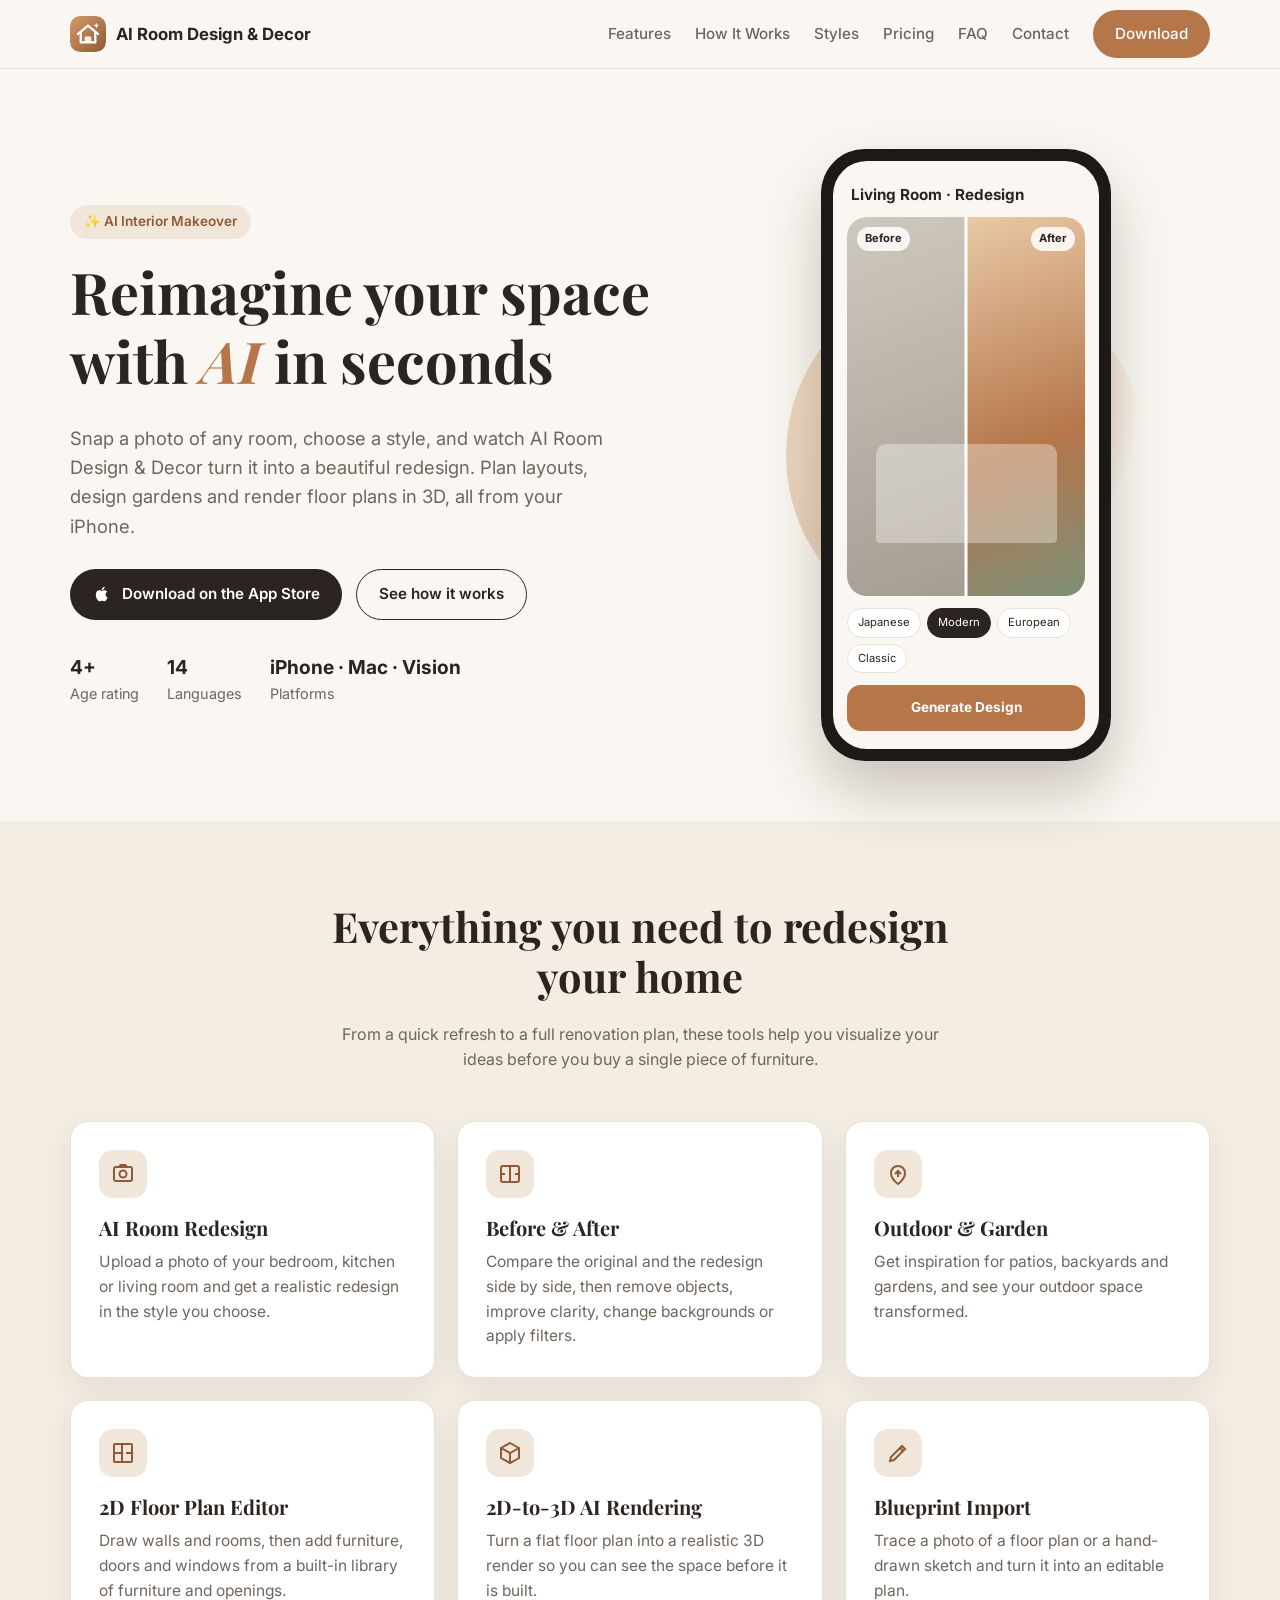
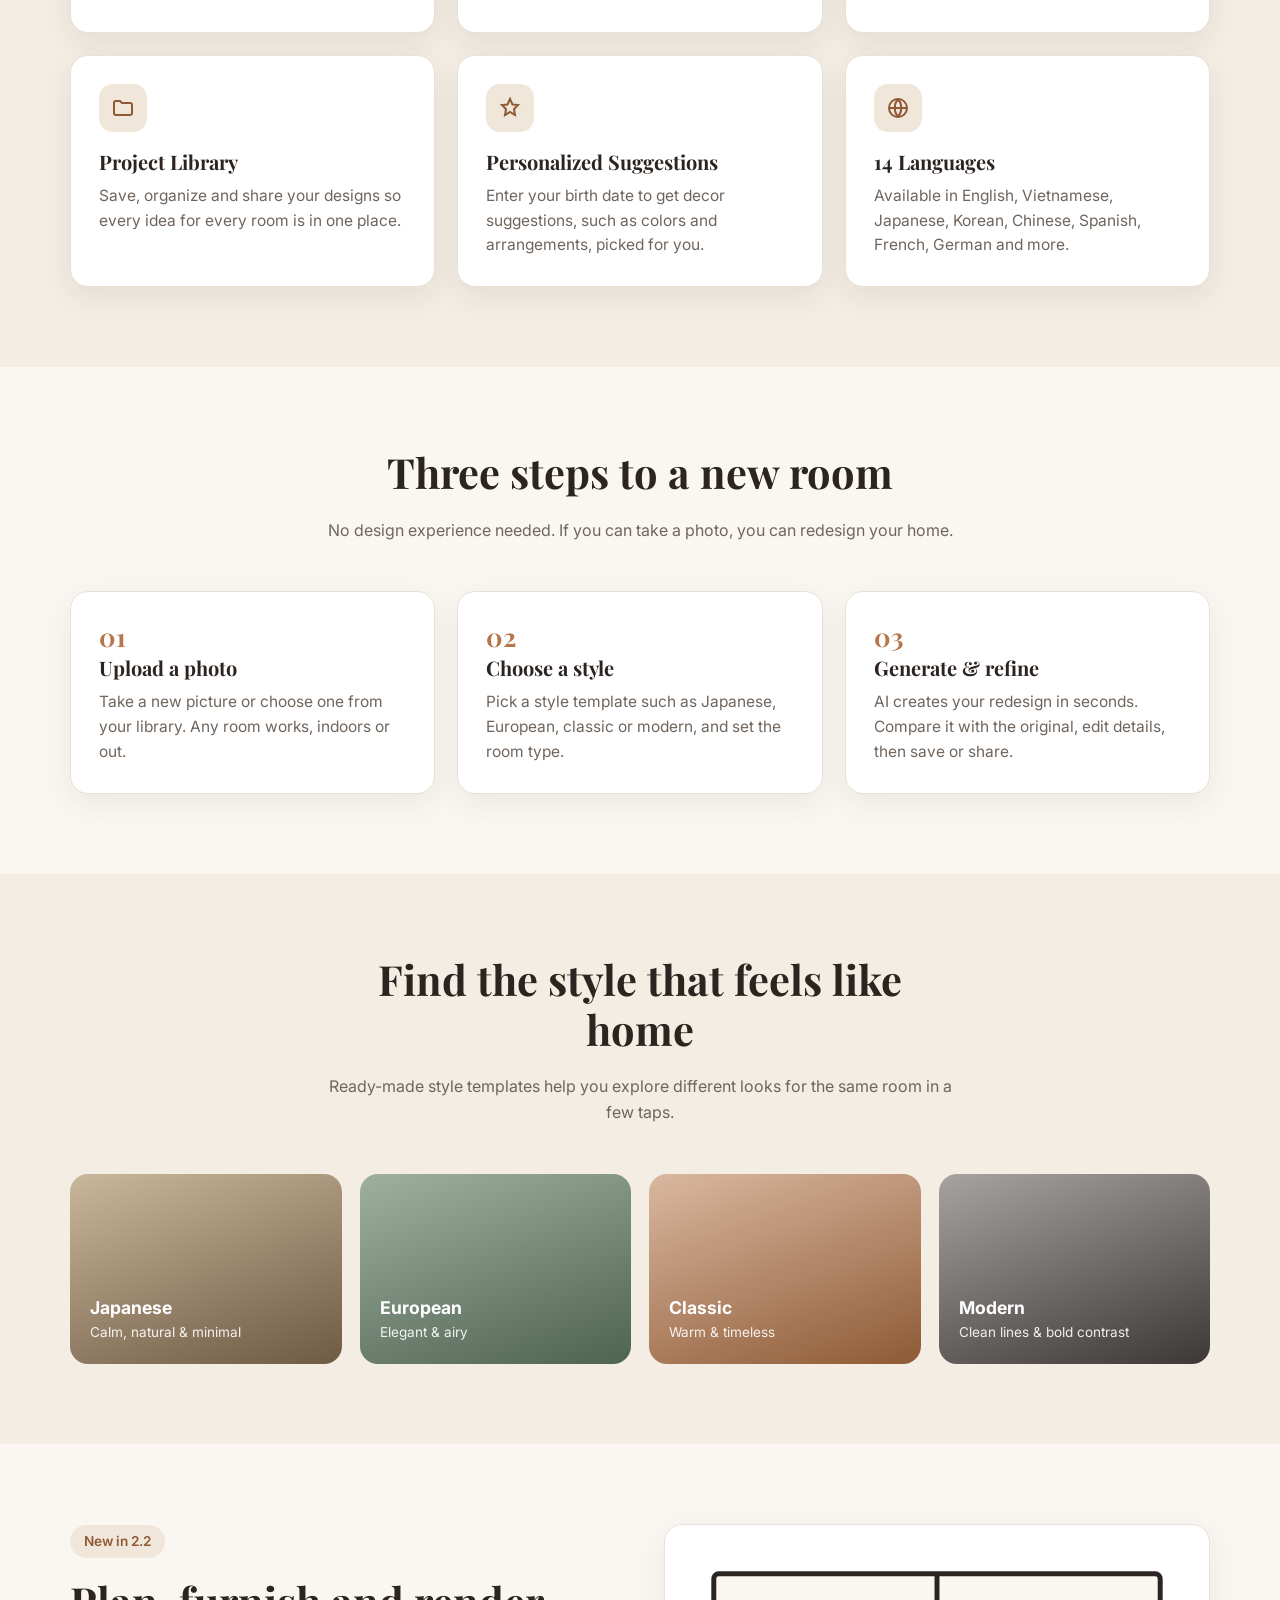
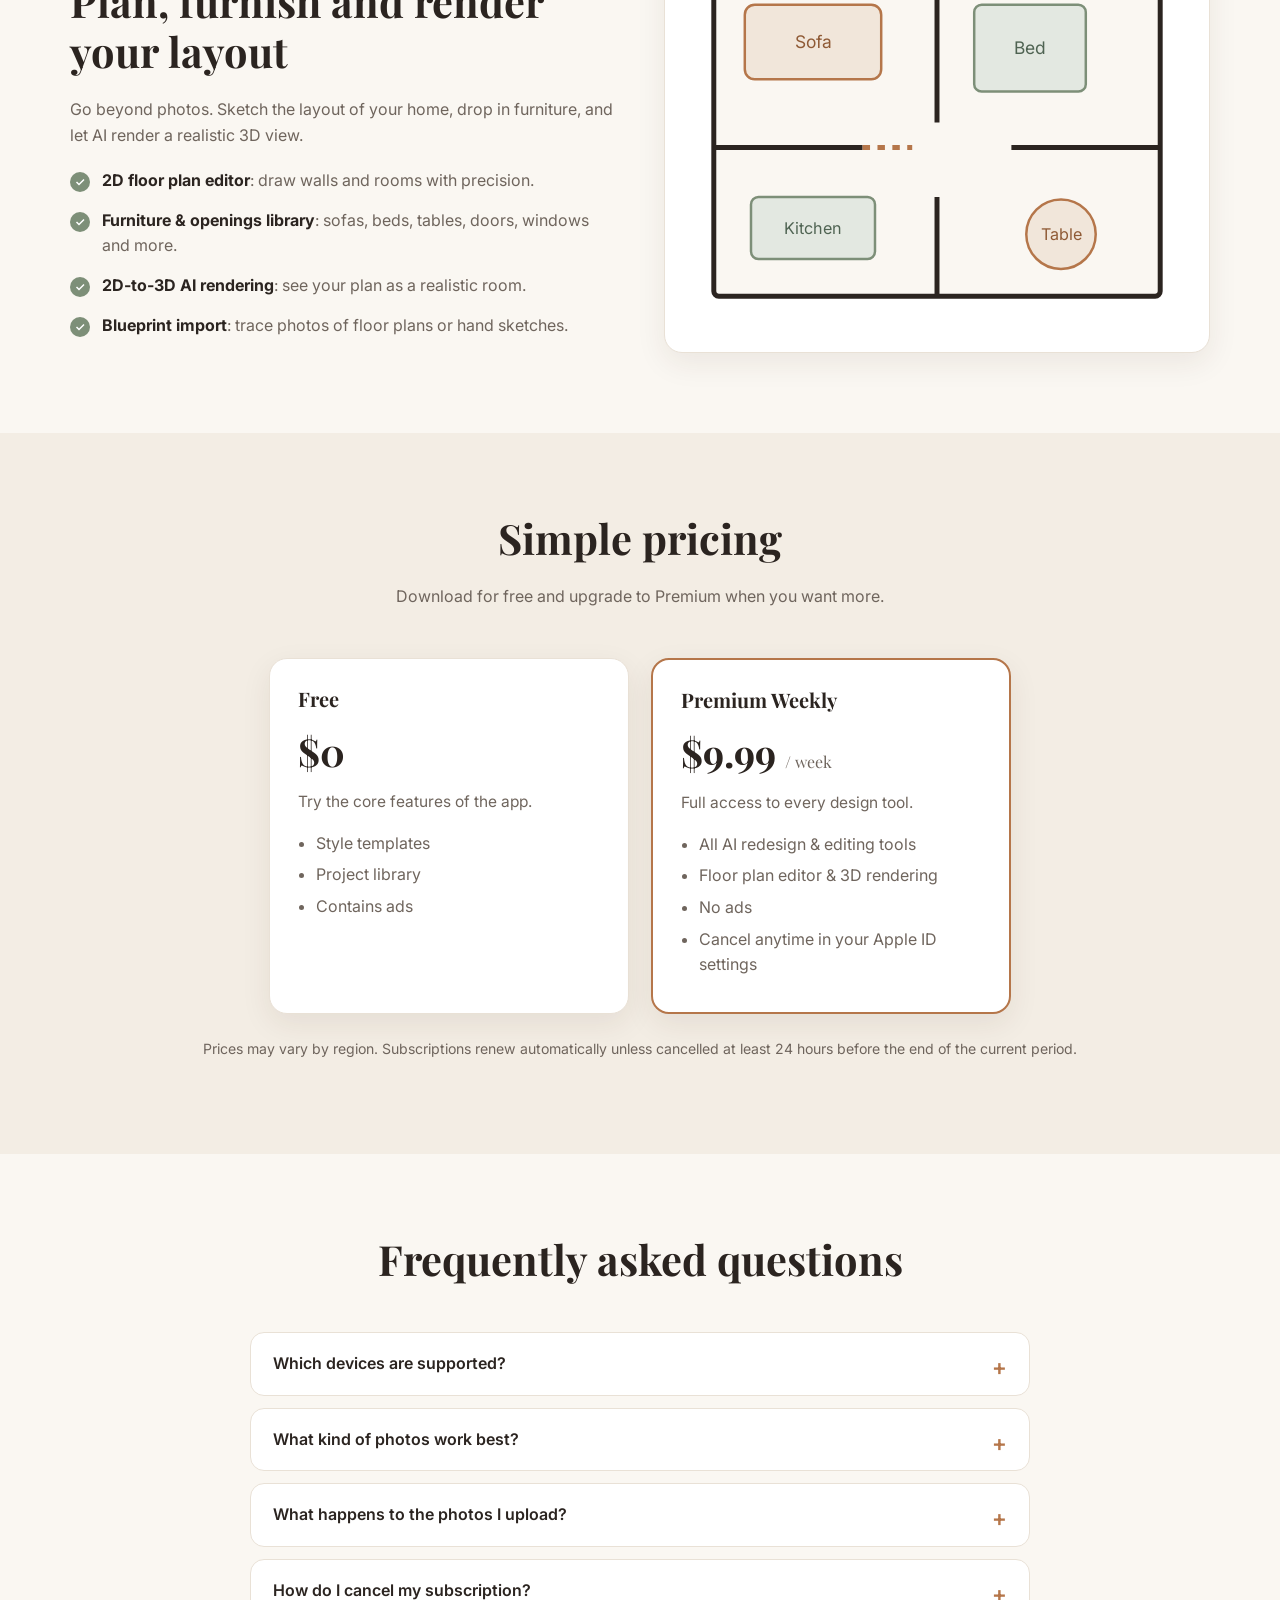
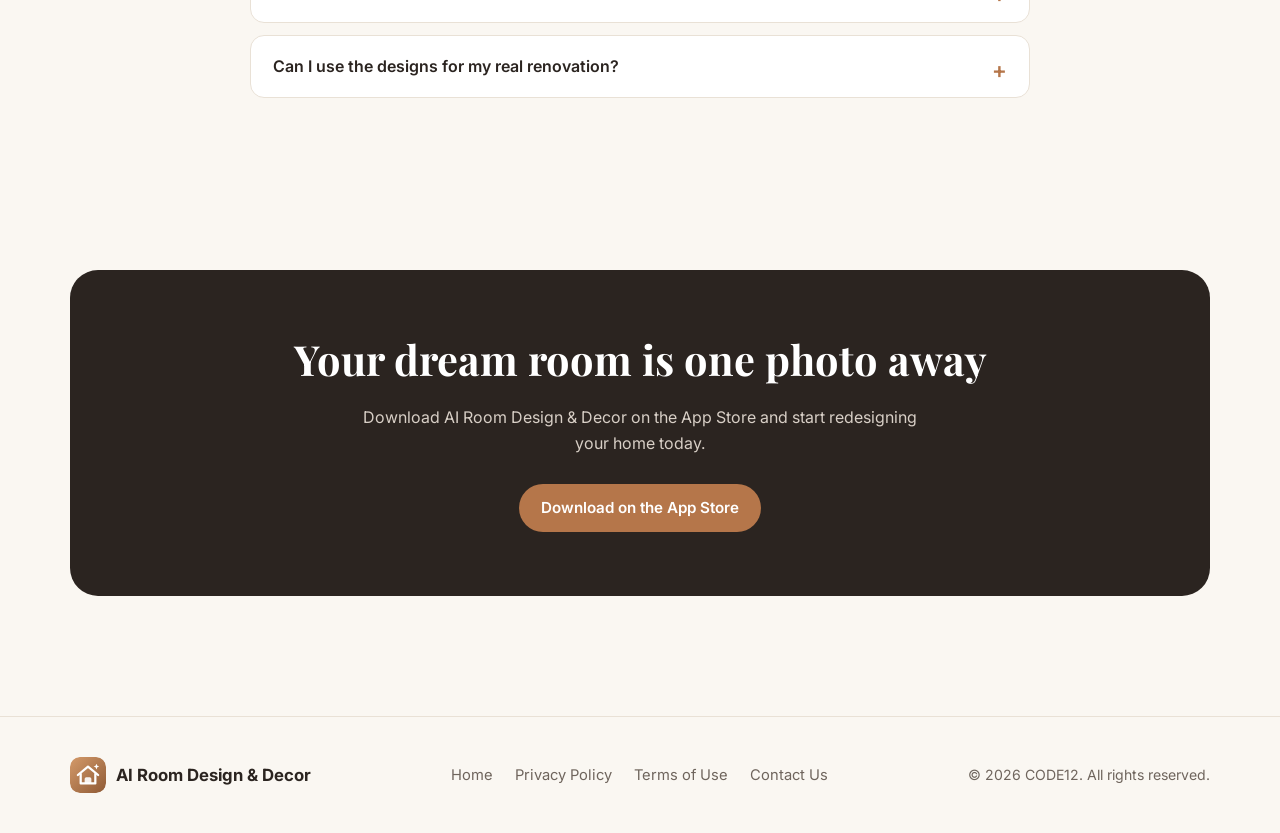
==== index.html @ 8040ea11 "Add AI Room Design & Decor landing site Landing page, contact page, privacy policy and terms of use." ====
<!DOCTYPE html>
<html lang="en">
<head>
  <meta charset="UTF-8">
  <meta name="viewport" content="width=device-width, initial-scale=1.0">
  <title>AI Room Design &amp; Decor – AI Interior Makeover for iPhone</title>
  <meta name="description" content="AI Room Design & Decor turns a single photo of your room into a stunning redesign. Explore Japanese, European, classic and modern styles, design gardens, edit 2D floor plans and render them in 3D with AI.">
  <meta property="og:title" content="AI Room Design & Decor – AI Interior Makeover">
  <meta property="og:description" content="Snap a photo, pick a style, and let AI reimagine your room in seconds.">
  <meta property="og:type" content="website">
  <link rel="icon" href="assets/logo.svg" type="image/svg+xml">
  <link rel="preconnect" href="https://fonts.googleapis.com">
  <link rel="preconnect" href="https://fonts.gstatic.com" crossorigin>
  <link href="https://fonts.googleapis.com/css2?family=Inter:wght@400;500;600;700&family=Playfair+Display:ital,wght@0,600;0,700;1,600&display=swap" rel="stylesheet">
  <link rel="stylesheet" href="assets/style.css">
</head>
<body>

<header class="site-header">
  <nav class="container nav">
    <a class="brand" href="index.html"><img src="assets/logo.svg" alt="AI Room Design &amp; Decor logo">AI Room Design &amp; Decor</a>
    <button class="menu-toggle" aria-label="Open menu" aria-expanded="false">
      <svg viewBox="0 0 24 24" fill="none" stroke="currentColor" stroke-width="2"><path d="M4 7h16M4 12h16M4 17h16"/></svg>
    </button>
    <div class="nav-links">
      <a href="#features">Features</a>
      <a href="#how">How It Works</a>
      <a href="#styles">Styles</a>
      <a href="#pricing">Pricing</a>
      <a href="#faq">FAQ</a>
      <a href="contact-us.html">Contact</a>
      <a class="btn btn-accent" href="https://apps.apple.com/us/app/ai-room-design-decor/id6761012732" target="_blank" rel="noopener">Download</a>
    </div>
  </nav>
</header>

<main>
  <!-- Hero -->
  <section class="hero">
    <div class="container hero-grid">
      <div>
        <span class="eyebrow">✨ AI Interior Makeover</span>
        <h1>Reimagine your space with <em>AI</em> in seconds</h1>
        <p class="lead">Snap a photo of any room, choose a style, and watch AI Room Design &amp; Decor turn it into a beautiful redesign. Plan layouts, design gardens and render floor plans in 3D, all from your iPhone.</p>
        <div class="hero-actions">
          <a class="btn" href="https://apps.apple.com/us/app/ai-room-design-decor/id6761012732" target="_blank" rel="noopener">
            <svg viewBox="0 0 24 24" fill="currentColor"><path d="M16.37 12.6c-.02-2.2 1.8-3.26 1.88-3.31-1.03-1.5-2.62-1.7-3.18-1.73-1.35-.14-2.64.8-3.33.8-.69 0-1.74-.78-2.87-.76-1.47.02-2.83.86-3.59 2.18-1.53 2.66-.39 6.6 1.1 8.75.73 1.05 1.6 2.24 2.73 2.2 1.1-.05 1.51-.71 2.84-.71 1.32 0 1.7.71 2.86.69 1.18-.02 1.93-1.07 2.65-2.13.84-1.22 1.18-2.4 1.2-2.46-.03-.01-2.3-.88-2.32-3.5zM14.2 6.13c.6-.73 1.01-1.75.9-2.76-.87.04-1.92.58-2.54 1.31-.56.65-1.05 1.68-.92 2.67.97.08 1.96-.49 2.56-1.22z"/></svg>
            Download on the App Store
          </a>
          <a class="btn btn-outline" href="#how">See how it works</a>
        </div>
        <div class="hero-meta">
          <div><strong>4+</strong>Age rating</div>
          <div><strong>14</strong>Languages</div>
          <div><strong>iPhone · Mac · Vision</strong>Platforms</div>
        </div>
      </div>

      <div class="mockup" aria-hidden="true">
        <div class="blob"></div>
        <div class="phone">
          <div class="screen">
            <div class="screen-top">Living Room · Redesign</div>
            <div class="compare">
              <div class="before"></div>
              <div class="after"></div>
              <div class="room-shape"></div>
              <span class="l">Before</span>
              <span class="r">After</span>
            </div>
            <div class="chips">
              <span>Japanese</span><span class="on">Modern</span><span>European</span><span>Classic</span>
            </div>
            <div class="screen-btn">Generate Design</div>
          </div>
        </div>
      </div>
    </div>
  </section>

  <!-- Features -->
  <section id="features" class="alt">
    <div class="container">
      <div class="section-head">
        <h2>Everything you need to redesign your home</h2>
        <p>From a quick refresh to a full renovation plan, these tools help you visualize your ideas before you buy a single piece of furniture.</p>
      </div>
      <div class="grid-3">
        <div class="card">
          <div class="icon"><svg viewBox="0 0 24 24" fill="none" stroke="currentColor" stroke-width="2"><rect x="3" y="5" width="18" height="14" rx="2"/><circle cx="12" cy="12" r="3.5"/><path d="M8 5l1.5-2h5L16 5"/></svg></div>
          <h3>AI Room Redesign</h3>
          <p>Upload a photo of your bedroom, kitchen or living room and get a realistic redesign in the style you choose.</p>
        </div>
        <div class="card">
          <div class="icon"><svg viewBox="0 0 24 24" fill="none" stroke="currentColor" stroke-width="2"><path d="M12 3v18M3 12h4M17 12h4"/><rect x="3" y="4" width="18" height="16" rx="2"/></svg></div>
          <h3>Before &amp; After</h3>
          <p>Compare the original and the redesign side by side, then remove objects, improve clarity, change backgrounds or apply filters.</p>
        </div>
        <div class="card">
          <div class="icon"><svg viewBox="0 0 24 24" fill="none" stroke="currentColor" stroke-width="2"><path d="M12 22c4-3 7-6.5 7-11a7 7 0 0 0-14 0c0 4.5 3 8 7 11z"/><path d="M12 15V9M9 12l3-3 3 3"/></svg></div>
          <h3>Outdoor &amp; Garden</h3>
          <p>Get inspiration for patios, backyards and gardens, and see your outdoor space transformed.</p>
        </div>
        <div class="card">
          <div class="icon"><svg viewBox="0 0 24 24" fill="none" stroke="currentColor" stroke-width="2"><rect x="3" y="3" width="18" height="18" rx="1"/><path d="M3 12h8V3M11 12v9M15 12h6"/></svg></div>
          <h3>2D Floor Plan Editor</h3>
          <p>Draw walls and rooms, then add furniture, doors and windows from a built-in library of furniture and openings.</p>
        </div>
        <div class="card">
          <div class="icon"><svg viewBox="0 0 24 24" fill="none" stroke="currentColor" stroke-width="2"><path d="M12 2l9 5v10l-9 5-9-5V7z"/><path d="M12 22V12M21 7l-9 5-9-5"/></svg></div>
          <h3>2D-to-3D AI Rendering</h3>
          <p>Turn a flat floor plan into a realistic 3D render so you can see the space before it is built.</p>
        </div>
        <div class="card">
          <div class="icon"><svg viewBox="0 0 24 24" fill="none" stroke="currentColor" stroke-width="2"><path d="M4 20l4-1L19 8l-3-3L5 16z"/><path d="M14 7l3 3"/></svg></div>
          <h3>Blueprint Import</h3>
          <p>Trace a photo of a floor plan or a hand-drawn sketch and turn it into an editable plan.</p>
        </div>
        <div class="card">
          <div class="icon"><svg viewBox="0 0 24 24" fill="none" stroke="currentColor" stroke-width="2"><path d="M3 7a2 2 0 0 1 2-2h4l2 2h8a2 2 0 0 1 2 2v8a2 2 0 0 1-2 2H5a2 2 0 0 1-2-2z"/></svg></div>
          <h3>Project Library</h3>
          <p>Save, organize and share your designs so every idea for every room is in one place.</p>
        </div>
        <div class="card">
          <div class="icon"><svg viewBox="0 0 24 24" fill="none" stroke="currentColor" stroke-width="2"><path d="M12 3l2.5 5.5L20 9l-4 4 1 6-5-3-5 3 1-6-4-4 5.5-.5z"/></svg></div>
          <h3>Personalized Suggestions</h3>
          <p>Enter your birth date to get decor suggestions, such as colors and arrangements, picked for you.</p>
        </div>
        <div class="card">
          <div class="icon"><svg viewBox="0 0 24 24" fill="none" stroke="currentColor" stroke-width="2"><circle cx="12" cy="12" r="9"/><path d="M3 12h18M12 3a14 14 0 0 1 0 18M12 3a14 14 0 0 0 0 18"/></svg></div>
          <h3>14 Languages</h3>
          <p>Available in English, Vietnamese, Japanese, Korean, Chinese, Spanish, French, German and more.</p>
        </div>
      </div>
    </div>
  </section>

  <!-- How it works -->
  <section id="how">
    <div class="container">
      <div class="section-head">
        <h2>Three steps to a new room</h2>
        <p>No design experience needed. If you can take a photo, you can redesign your home.</p>
      </div>
      <div class="grid-3 steps">
        <div class="card step">
          <h3>Upload a photo</h3>
          <p>Take a new picture or choose one from your library. Any room works, indoors or out.</p>
        </div>
        <div class="card step">
          <h3>Choose a style</h3>
          <p>Pick a style template such as Japanese, European, classic or modern, and set the room type.</p>
        </div>
        <div class="card step">
          <h3>Generate &amp; refine</h3>
          <p>AI creates your redesign in seconds. Compare it with the original, edit details, then save or share.</p>
        </div>
      </div>
    </div>
  </section>

  <!-- Styles -->
  <section id="styles" class="alt">
    <div class="container">
      <div class="section-head">
        <h2>Find the style that feels like home</h2>
        <p>Ready-made style templates help you explore different looks for the same room in a few taps.</p>
      </div>
      <div class="grid-4">
        <div class="style-tile s1"><div>Japanese<small>Calm, natural &amp; minimal</small></div></div>
        <div class="style-tile s2"><div>European<small>Elegant &amp; airy</small></div></div>
        <div class="style-tile s3"><div>Classic<small>Warm &amp; timeless</small></div></div>
        <div class="style-tile s4"><div>Modern<small>Clean lines &amp; bold contrast</small></div></div>
      </div>
    </div>
  </section>

  <!-- Floor plan -->
  <section>
    <div class="container split">
      <div>
        <span class="eyebrow">New in 2.2</span>
        <h2 style="font-size: clamp(1.8rem, 3.5vw, 2.6rem);">Plan, furnish and render your layout</h2>
        <p style="color: var(--muted);">Go beyond photos. Sketch the layout of your home, drop in furniture, and let AI render a realistic 3D view.</p>
        <ul class="check-list">
          <li><strong>2D floor plan editor</strong>: draw walls and rooms with precision.</li>
          <li><strong>Furniture &amp; openings library</strong>: sofas, beds, tables, doors, windows and more.</li>
          <li><strong>2D-to-3D AI rendering</strong>: see your plan as a realistic room.</li>
          <li><strong>Blueprint import</strong>: trace photos of floor plans or hand sketches.</li>
        </ul>
      </div>
      <div class="plan-visual" aria-hidden="true">
        <svg viewBox="0 0 400 300" fill="none" stroke="#2b2420" stroke-width="4">
          <rect x="20" y="20" width="360" height="260" rx="4" fill="#faf7f2"/>
          <path d="M200 20v120M20 160h120M200 200v80M260 160h120"/>
          <path d="M140 160h40" stroke="#b5764a" stroke-dasharray="6 6"/>
          <rect x="45" y="45" width="110" height="60" rx="8" fill="#f1e6da" stroke="#b5764a" stroke-width="2"/>
          <rect x="230" y="45" width="90" height="70" rx="6" fill="#e3e8e1" stroke="#7d8f78" stroke-width="2"/>
          <circle cx="300" cy="230" r="28" fill="#f1e6da" stroke="#b5764a" stroke-width="2"/>
          <rect x="50" y="200" width="100" height="50" rx="6" fill="#e3e8e1" stroke="#7d8f78" stroke-width="2"/>
          <text x="100" y="80" font-size="14" fill="#8f5a35" stroke="none" text-anchor="middle" font-family="Inter, sans-serif">Sofa</text>
          <text x="275" y="85" font-size="14" fill="#4f6352" stroke="none" text-anchor="middle" font-family="Inter, sans-serif">Bed</text>
          <text x="300" y="235" font-size="13" fill="#8f5a35" stroke="none" text-anchor="middle" font-family="Inter, sans-serif">Table</text>
          <text x="100" y="230" font-size="13" fill="#4f6352" stroke="none" text-anchor="middle" font-family="Inter, sans-serif">Kitchen</text>
        </svg>
      </div>
    </div>
  </section>

  <!-- Pricing -->
  <section id="pricing" class="alt">
    <div class="container">
      <div class="section-head">
        <h2>Simple pricing</h2>
        <p>Download for free and upgrade to Premium when you want more.</p>
      </div>
      <div class="pricing">
        <div class="card">
          <h3>Free</h3>
          <div class="price">$0</div>
          <p>Try the core features of the app.</p>
          <ul>
            <li>Style templates</li>
            <li>Project library</li>
            <li>Contains ads</li>
          </ul>
        </div>
        <div class="card featured">
          <h3>Premium Weekly</h3>
          <div class="price">$9.99 <small>/ week</small></div>
          <p>Full access to every design tool.</p>
          <ul>
            <li>All AI redesign &amp; editing tools</li>
            <li>Floor plan editor &amp; 3D rendering</li>
            <li>No ads</li>
            <li>Cancel anytime in your Apple ID settings</li>
          </ul>
        </div>
      </div>
      <p style="text-align:center; color: var(--muted); font-size: .88rem; margin-top: 24px;">Prices may vary by region. Subscriptions renew automatically unless cancelled at least 24 hours before the end of the current period.</p>
    </div>
  </section>

  <!-- FAQ -->
  <section id="faq">
    <div class="container">
      <div class="section-head">
        <h2>Frequently asked questions</h2>
      </div>
      <div class="faq">
        <details>
          <summary>Which devices are supported?</summary>
          <p>AI Room Design &amp; Decor needs iOS 15.0 or later on iPhone and iPod touch, macOS 12.0 or later on Macs with an Apple M1 chip or later, or visionOS 1.0 or later on Apple Vision Pro.</p>
        </details>
        <details>
          <summary>What kind of photos work best?</summary>
          <p>Bright, well-lit photos taken straight on, with most of the room in frame, give the most realistic results. Avoid heavy blur or extreme wide-angle distortion.</p>
        </details>
        <details>
          <summary>What happens to the photos I upload?</summary>
          <p>Your photos are only used to generate the designs you ask for. Uploaded files are deleted from our servers automatically within 24 hours. Read our <a href="policies.html">Privacy Policy</a> for details.</p>
        </details>
        <details>
          <summary>How do I cancel my subscription?</summary>
          <p>Open the Settings app on your iPhone, tap your name, then Subscriptions, and choose AI Room Design &amp; Decor. Cancel at least 24 hours before the renewal date to avoid being charged for the next period.</p>
        </details>
        <details>
          <summary>Can I use the designs for my real renovation?</summary>
          <p>Yes. The designs are meant for inspiration and planning. AI-generated images are visualizations, so check sizes, materials and structural details with a professional before you build.</p>
        </details>
      </div>
    </div>
  </section>

  <!-- CTA -->
  <section>
    <div class="container">
      <div class="cta">
        <h2>Your dream room is one photo away</h2>
        <p>Download AI Room Design &amp; Decor on the App Store and start redesigning your home today.</p>
        <a class="btn btn-accent" href="https://apps.apple.com/us/app/ai-room-design-decor/id6761012732" target="_blank" rel="noopener">Download on the App Store</a>
      </div>
    </div>
  </section>
</main>

<footer class="site-footer">
  <div class="container footer-grid">
    <a class="brand" href="index.html"><img src="assets/logo.svg" alt="">AI Room Design &amp; Decor</a>
    <div class="footer-links">
      <a href="index.html">Home</a>
      <a href="policies.html">Privacy Policy</a>
      <a href="term.html">Terms of Use</a>
      <a href="contact-us.html">Contact Us</a>
    </div>
    <div class="copy">© <span class="js-year">2026</span> CODE12. All rights reserved.</div>
  </div>
</footer>

<script src="assets/main.js"></script>
</body>
</html>
---- assets/style.css ----
:root {
  --bg: #faf7f2;
  --surface: #ffffff;
  --ink: #2b2420;
  --muted: #6f655d;
  --line: #e9e1d6;
  --accent: #b5764a;
  --accent-dark: #8f5a35;
  --sage: #7d8f78;
  --radius: 18px;
  --shadow: 0 10px 30px rgba(60, 40, 20, 0.08);
  --max: 1140px;
}

* { box-sizing: border-box; }

html { scroll-behavior: smooth; }

body {
  margin: 0;
  font-family: "Inter", -apple-system, BlinkMacSystemFont, "Segoe UI", Roboto, sans-serif;
  color: var(--ink);
  background: var(--bg);
  line-height: 1.6;
  -webkit-font-smoothing: antialiased;
}

h1, h2, h3 {
  font-family: "Playfair Display", Georgia, serif;
  line-height: 1.2;
  margin: 0 0 0.5em;
}

a { color: var(--accent-dark); }
img { max-width: 100%; display: block; }

.container { width: min(100% - 40px, var(--max)); margin-inline: auto; }

/* Header */
.site-header {
  position: sticky;
  top: 0;
  z-index: 50;
  background: rgba(250, 247, 242, 0.9);
  backdrop-filter: blur(10px);
  border-bottom: 1px solid var(--line);
}
.nav {
  display: flex;
  align-items: center;
  justify-content: space-between;
  height: 68px;
  gap: 16px;
}
.brand {
  display: flex;
  align-items: center;
  gap: 10px;
  font-weight: 700;
  color: var(--ink);
  text-decoration: none;
  font-size: 1.05rem;
}
.brand img { width: 36px; height: 36px; border-radius: 10px; }
.nav-links { display: flex; gap: 24px; align-items: center; }
.nav-links a {
  color: var(--muted);
  text-decoration: none;
  font-size: 0.95rem;
  font-weight: 500;
}
.nav-links a:hover, .nav-links a.active { color: var(--ink); }

.btn {
  display: inline-flex;
  align-items: center;
  gap: 10px;
  padding: 12px 22px;
  border-radius: 999px;
  background: var(--ink);
  color: #fff !important;
  text-decoration: none;
  font-weight: 600;
  border: 0;
  cursor: pointer;
  font-size: 0.95rem;
  transition: transform .15s ease, background .15s ease;
}
.btn:hover { transform: translateY(-1px); background: #000; }
.btn-accent { background: var(--accent); }
.btn-accent:hover { background: var(--accent-dark); }
.btn-outline { background: transparent; color: var(--ink) !important; border: 1px solid var(--ink); }
.btn-outline:hover { background: var(--ink); color: #fff !important; }
.btn svg { width: 20px; height: 20px; }

/* Hero */
.hero { padding: 80px 0 60px; }
.hero-grid {
  display: grid;
  grid-template-columns: 1.1fr 0.9fr;
  gap: 56px;
  align-items: center;
}
.eyebrow {
  display: inline-block;
  padding: 6px 14px;
  border-radius: 999px;
  background: #f1e6da;
  color: var(--accent-dark);
  font-size: 0.85rem;
  font-weight: 600;
  margin-bottom: 18px;
}
.hero h1 { font-size: clamp(2.3rem, 5vw, 3.6rem); }
.hero h1 em { color: var(--accent); font-style: italic; }
.hero p.lead { font-size: 1.15rem; color: var(--muted); max-width: 540px; margin: 0 0 28px; }
.hero-actions { display: flex; gap: 14px; flex-wrap: wrap; }
.hero-meta { display: flex; gap: 28px; margin-top: 32px; color: var(--muted); font-size: 0.9rem; flex-wrap: wrap; }
.hero-meta strong { display: block; color: var(--ink); font-size: 1.2rem; }

/* Phone mockup */
.mockup { position: relative; display: flex; justify-content: center; }
.phone {
  width: 290px;
  aspect-ratio: 9 / 19;
  border-radius: 44px;
  background: #1d1916;
  padding: 12px;
  box-shadow: 0 30px 60px rgba(60, 40, 20, 0.25);
  position: relative;
  z-index: 2;
}
.screen {
  height: 100%;
  border-radius: 34px;
  overflow: hidden;
  background: var(--bg);
  display: flex;
  flex-direction: column;
}
.screen-top { padding: 22px 18px 10px; font-weight: 700; font-size: 0.95rem; }
.compare {
  margin: 0 14px;
  flex: 1;
  border-radius: 20px;
  overflow: hidden;
  position: relative;
  display: grid;
  grid-template-columns: 1fr 1fr;
}
.compare .before { background: linear-gradient(160deg, #cfc8bf, #a59c92); }
.compare .after { background: linear-gradient(160deg, #e9c9a6, #b5764a 60%, #7d8f78); }
.compare span {
  position: absolute;
  top: 10px;
  font-size: 0.7rem;
  font-weight: 700;
  background: rgba(255,255,255,0.85);
  padding: 3px 8px;
  border-radius: 999px;
}
.compare .l { left: 10px; }
.compare .r { right: 10px; }
.compare::after {
  content: "";
  position: absolute;
  left: 50%;
  top: 0;
  bottom: 0;
  width: 3px;
  background: #fff;
  transform: translateX(-50%);
}
.room-shape { position: absolute; inset: auto 12% 14% 12%; height: 26%; border-radius: 10px 10px 4px 4px; background: rgba(255,255,255,0.35); }
.chips { display: flex; gap: 6px; padding: 12px 14px; flex-wrap: wrap; }
.chips span { font-size: 0.7rem; padding: 5px 10px; border-radius: 999px; background: #fff; border: 1px solid var(--line); }
.chips span.on { background: var(--ink); color: #fff; border-color: var(--ink); }
.screen-btn { margin: 0 14px 18px; padding: 12px; text-align: center; background: var(--accent); color: #fff; border-radius: 14px; font-weight: 700; font-size: 0.85rem; }
.blob {
  position: absolute;
  width: 360px;
  height: 360px;
  border-radius: 50%;
  background: radial-gradient(circle at 30% 30%, #f1dcc6, #e8d3bd 50%, transparent 70%);
  top: 50%;
  left: 50%;
  transform: translate(-50%, -50%);
  z-index: 1;
}

/* Sections */
section { padding: 80px 0; }
.section-head { text-align: center; max-width: 640px; margin: 0 auto 48px; }
.section-head h2 { font-size: clamp(1.8rem, 3.5vw, 2.6rem); }
.section-head p { color: var(--muted); margin: 0; }

.grid-3 { display: grid; grid-template-columns: repeat(3, 1fr); gap: 22px; }
.grid-4 { display: grid; grid-template-columns: repeat(4, 1fr); gap: 18px; }

.card {
  background: var(--surface);
  border: 1px solid var(--line);
  border-radius: var(--radius);
  padding: 28px;
  box-shadow: var(--shadow);
}
.card h3 { font-size: 1.25rem; }
.card p { color: var(--muted); margin: 0; font-size: 0.97rem; }
.icon {
  width: 48px;
  height: 48px;
  border-radius: 14px;
  display: grid;
  place-items: center;
  background: #f1e6da;
  color: var(--accent-dark);
  margin-bottom: 18px;
}
.icon svg { width: 24px; height: 24px; }

.alt { background: #f3ede4; }

.steps { counter-reset: step; }
.step { position: relative; padding-top: 64px; }
.step::before {
  counter-increment: step;
  content: "0" counter(step);
  position: absolute;
  top: 24px;
  left: 28px;
  font-family: "Playfair Display", Georgia, serif;
  font-size: 1.6rem;
  color: var(--accent);
  font-weight: 700;
}

.style-tile {
  border-radius: var(--radius);
  min-height: 190px;
  padding: 20px;
  display: flex;
  align-items: flex-end;
  color: #fff;
  font-weight: 700;
  font-size: 1.1rem;
  position: relative;
  overflow: hidden;
}
.style-tile small { display: block; font-weight: 400; font-size: 0.85rem; opacity: 0.9; }
.s1 { background: linear-gradient(160deg, #c9b79c, #6f5a43); }
.s2 { background: linear-gradient(160deg, #9fb0a0, #4f6352); }
.s3 { background: linear-gradient(160deg, #d9b8a0, #8f5a35); }
.s4 { background: linear-gradient(160deg, #a7a3a0, #3c3835); }

.split {
  display: grid;
  grid-template-columns: 1fr 1fr;
  gap: 48px;
  align-items: center;
}
.check-list { list-style: none; padding: 0; margin: 20px 0 0; }
.check-list li { padding-left: 32px; position: relative; margin-bottom: 14px; color: var(--muted); }
.check-list li strong { color: var(--ink); }
.check-list li::before {
  content: "";
  position: absolute;
  left: 0;
  top: 4px;
  width: 20px;
  height: 20px;
  border-radius: 50%;
  background: var(--sage) url("data:image/svg+xml,%3Csvg xmlns='http://www.w3.org/2000/svg' viewBox='0 0 24 24' fill='none' stroke='white' stroke-width='3'%3E%3Cpath d='M5 12l5 5L20 7'/%3E%3C/svg%3E") center / 12px no-repeat;
}

.plan-visual {
  background: var(--surface);
  border: 1px solid var(--line);
  border-radius: var(--radius);
  box-shadow: var(--shadow);
  padding: 24px;
}
.plan-visual svg { width: 100%; height: auto; }

/* Pricing */
.pricing {
  display: grid;
  grid-template-columns: repeat(2, minmax(0, 360px));
  justify-content: center;
  gap: 22px;
}
.price { font-size: 2.4rem; font-family: "Playfair Display", Georgia, serif; font-weight: 700; margin: 8px 0; }
.price small { font-size: 1rem; color: var(--muted); font-family: inherit; font-weight: 400; }
.card.featured { border: 2px solid var(--accent); }
.card ul { padding-left: 18px; color: var(--muted); margin: 16px 0 0; }
.card ul li { margin-bottom: 6px; }

/* FAQ */
.faq { max-width: 780px; margin: 0 auto; }
.faq details {
  background: var(--surface);
  border: 1px solid var(--line);
  border-radius: 14px;
  padding: 18px 22px;
  margin-bottom: 12px;
}
.faq summary { font-weight: 600; cursor: pointer; list-style: none; position: relative; padding-right: 30px; }
.faq summary::-webkit-details-marker { display: none; }
.faq summary::after { content: "+"; position: absolute; right: 0; top: -2px; font-size: 1.4rem; color: var(--accent); }
.faq details[open] summary::after { content: "–"; }
.faq details p { color: var(--muted); margin: 12px 0 0; }

/* CTA */
.cta {
  background: var(--ink);
  color: #fff;
  border-radius: 28px;
  padding: 64px 40px;
  text-align: center;
}
.cta h2 { font-size: clamp(1.8rem, 3.5vw, 2.6rem); }
.cta p { color: #d8cfc6; max-width: 560px; margin: 0 auto 28px; }

/* Footer */
.site-footer { border-top: 1px solid var(--line); padding: 40px 0; margin-top: 40px; }
.footer-grid { display: flex; justify-content: space-between; gap: 24px; flex-wrap: wrap; align-items: center; }
.footer-links { display: flex; gap: 22px; flex-wrap: wrap; }
.footer-links a { color: var(--muted); text-decoration: none; font-size: 0.92rem; }
.footer-links a:hover { color: var(--ink); }
.copy { color: var(--muted); font-size: 0.88rem; }

/* Legal pages */
.page-hero { padding: 64px 0 24px; text-align: center; }
.page-hero h1 { font-size: clamp(2rem, 4.5vw, 3rem); }
.page-hero p { color: var(--muted); margin: 0; }

.legal {
  background: var(--surface);
  border: 1px solid var(--line);
  border-radius: var(--radius);
  box-shadow: var(--shadow);
  padding: 48px clamp(22px, 5vw, 64px);
  max-width: 880px;
  margin: 0 auto 40px;
}
.legal h2 {
  font-size: 1.45rem;
  margin-top: 40px;
  padding-bottom: 10px;
  border-bottom: 1px solid var(--line);
}
.legal h2:first-of-type { margin-top: 0; }
.legal h3 { font-size: 1.1rem; margin-top: 24px; font-family: inherit; }
.legal p, .legal li { color: #4a413b; }
.legal ul { padding-left: 22px; }
.legal li { margin-bottom: 6px; }
.legal .caps { text-transform: uppercase; font-weight: 600; font-size: 0.93rem; }
.toc {
  background: var(--bg);
  border: 1px solid var(--line);
  border-radius: 14px;
  padding: 20px 26px;
  margin-bottom: 36px;
}
.toc strong { display: block; margin-bottom: 8px; }
.toc ol { margin: 0; padding-left: 20px; columns: 2; column-gap: 32px; }
.toc a { text-decoration: none; }
.toc a:hover { text-decoration: underline; }

/* Contact */
.contact-grid {
  display: grid;
  grid-template-columns: 0.9fr 1.1fr;
  gap: 28px;
  max-width: 1000px;
  margin: 0 auto 40px;
}
.contact-item { display: flex; gap: 14px; margin-bottom: 22px; }
.contact-item .icon { margin: 0; flex-shrink: 0; }
.contact-item p { margin: 0; }
.contact-item strong { display: block; color: var(--ink); }
form label { display: block; font-weight: 600; font-size: 0.9rem; margin-bottom: 6px; }
form .field { margin-bottom: 18px; }
form input, form select, form textarea {
  width: 100%;
  padding: 13px 14px;
  border-radius: 12px;
  border: 1px solid var(--line);
  background: var(--bg);
  font: inherit;
  color: var(--ink);
}
form input:focus, form select:focus, form textarea:focus {
  outline: 2px solid #e5cdb6;
  border-color: var(--accent);
}
form textarea { min-height: 150px; resize: vertical; }
.row-2 { display: grid; grid-template-columns: 1fr 1fr; gap: 14px; }
.form-note { font-size: 0.85rem; color: var(--muted); margin-top: 12px; }
.form-status { margin-top: 14px; font-weight: 600; color: var(--sage); display: none; }

/* Responsive */
.menu-toggle { display: none; background: none; border: 0; cursor: pointer; padding: 6px; }
.menu-toggle svg { width: 26px; height: 26px; }

@media (max-width: 960px) {
  .hero-grid, .split, .contact-grid { grid-template-columns: 1fr; }
  .hero { padding-top: 48px; text-align: center; }
  .hero p.lead { margin-inline: auto; }
  .hero-actions, .hero-meta { justify-content: center; }
  .grid-3 { grid-template-columns: 1fr 1fr; }
  .grid-4 { grid-template-columns: 1fr 1fr; }
  .pricing { grid-template-columns: 1fr; }
}

@media (max-width: 720px) {
  .menu-toggle { display: block; }
  .nav-links {
    display: none;
    position: absolute;
    top: 68px;
    left: 0;
    right: 0;
    flex-direction: column;
    background: var(--bg);
    border-bottom: 1px solid var(--line);
    padding: 18px 20px 24px;
    gap: 16px;
  }
  .nav-links.open { display: flex; }
  .grid-3, .grid-4, .row-2 { grid-template-columns: 1fr; }
  .toc ol { columns: 1; }
  section { padding: 56px 0; }
  .footer-grid { flex-direction: column; text-align: center; }
  .footer-links { justify-content: center; }
}
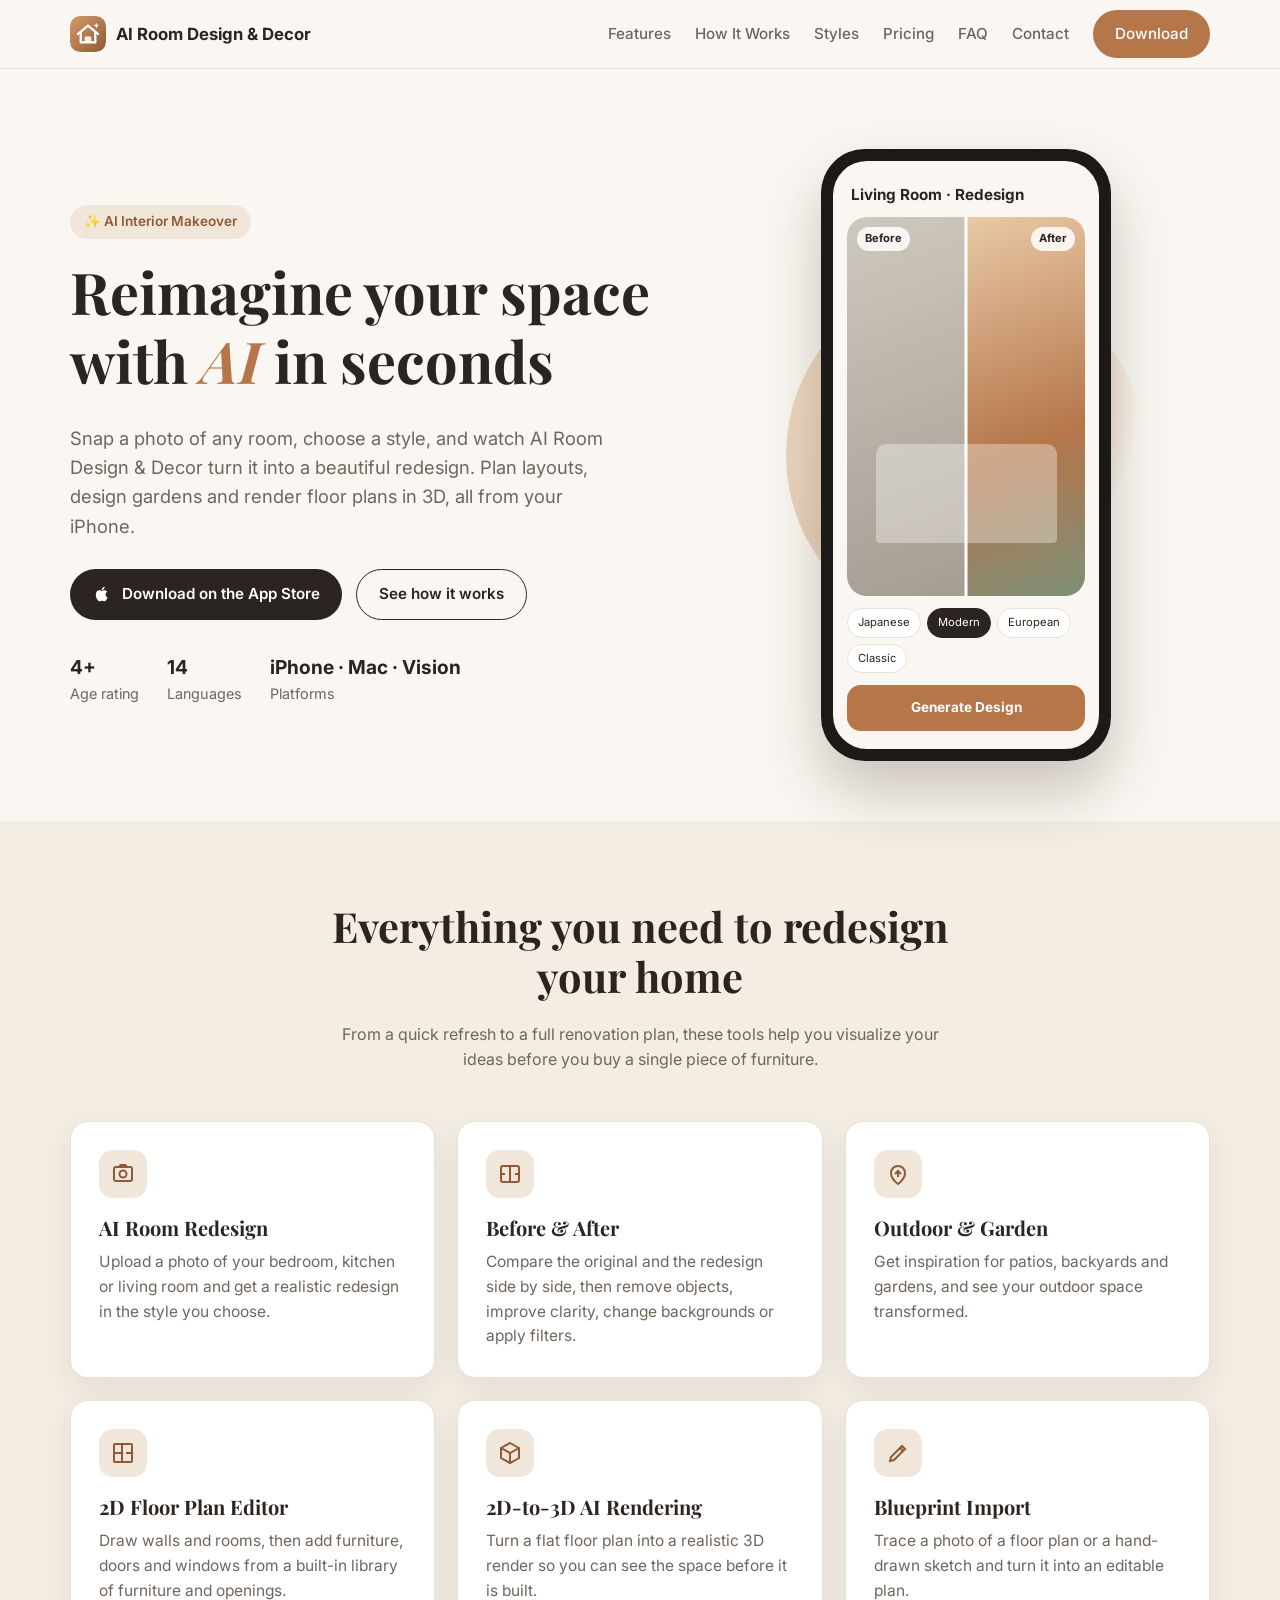
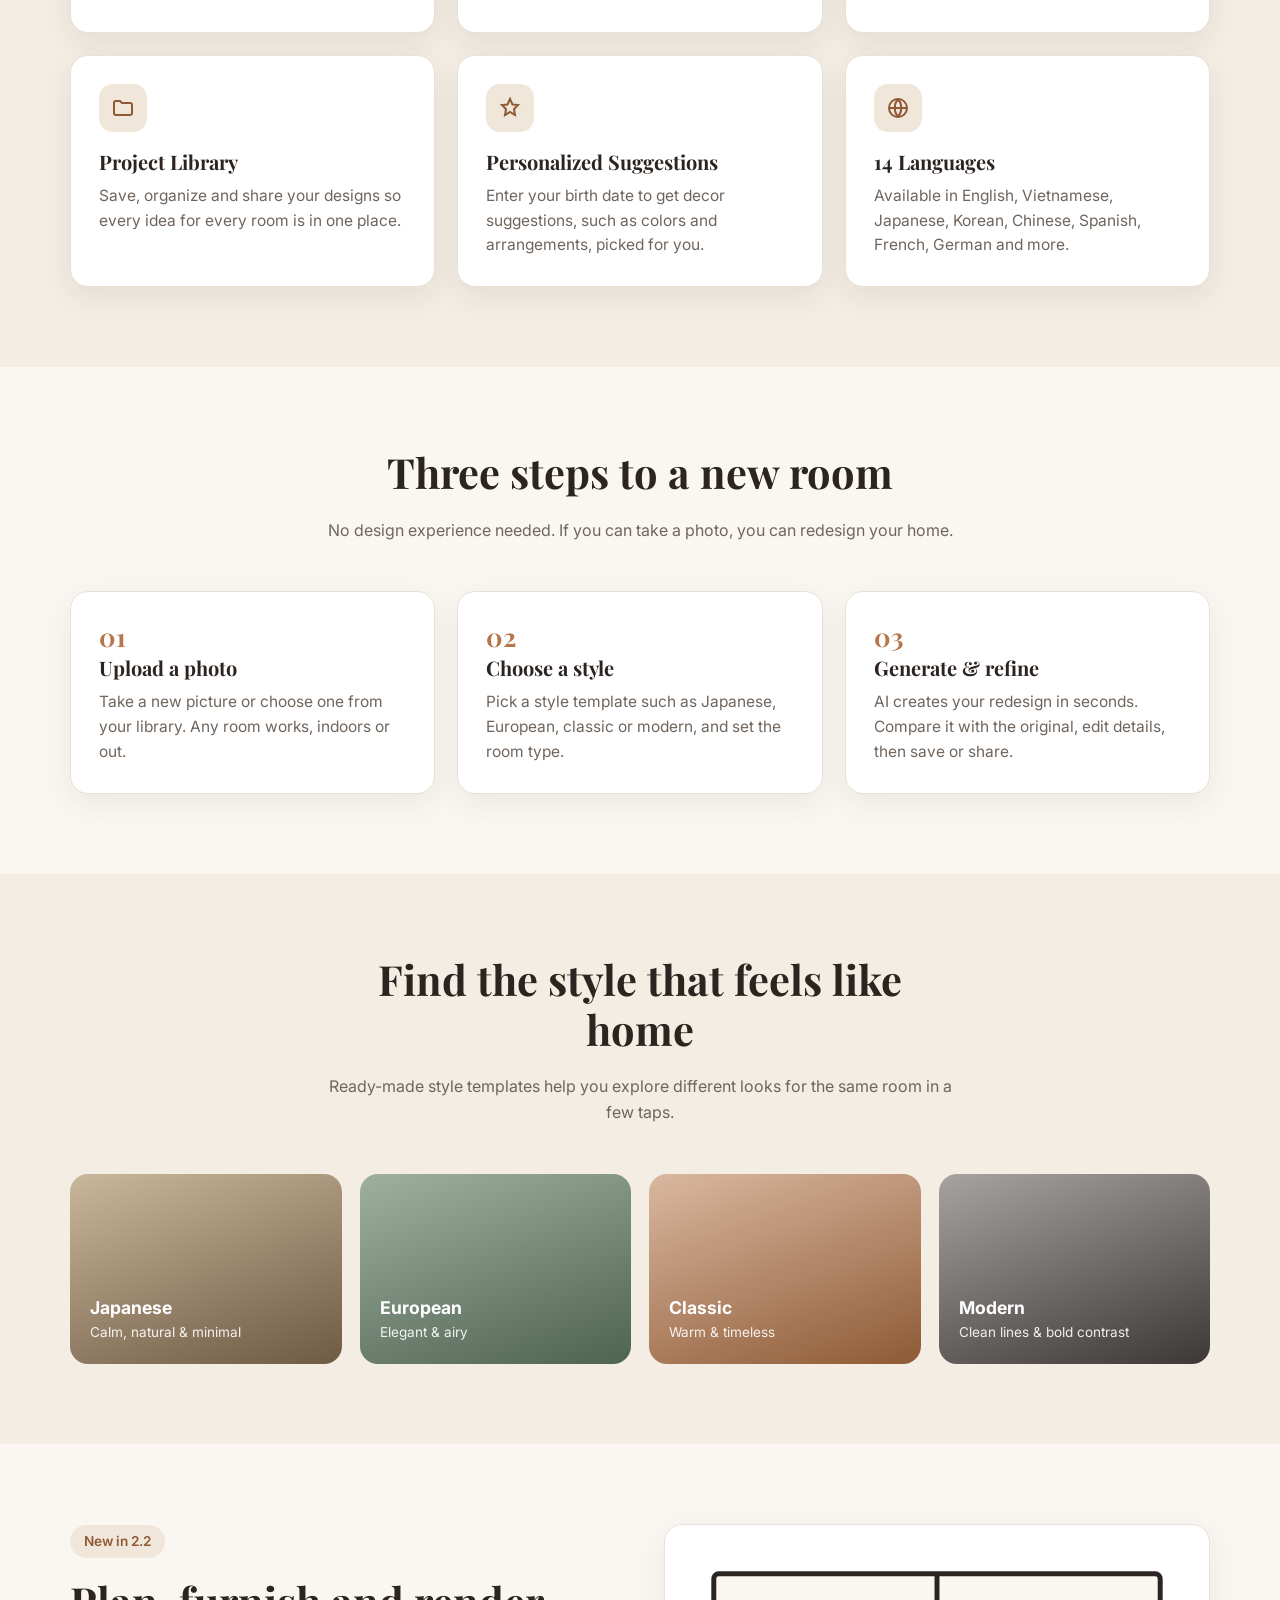
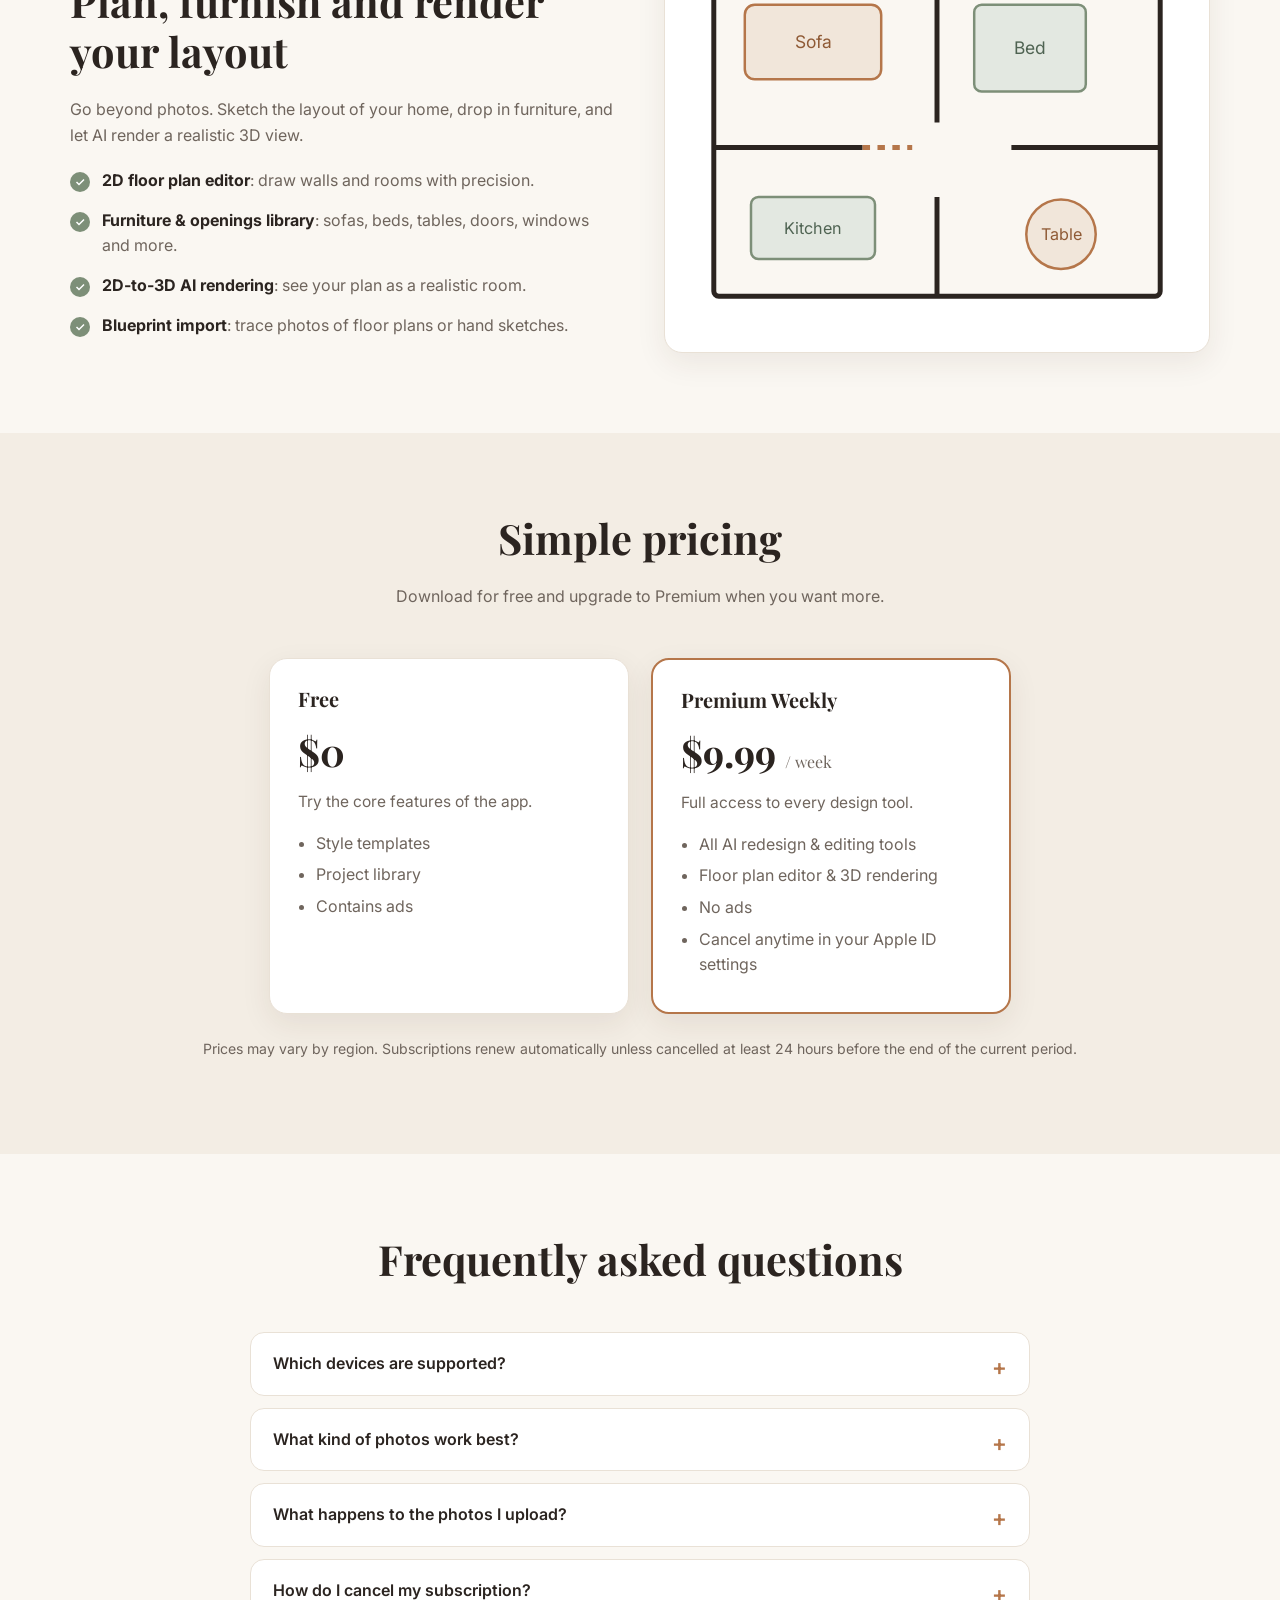
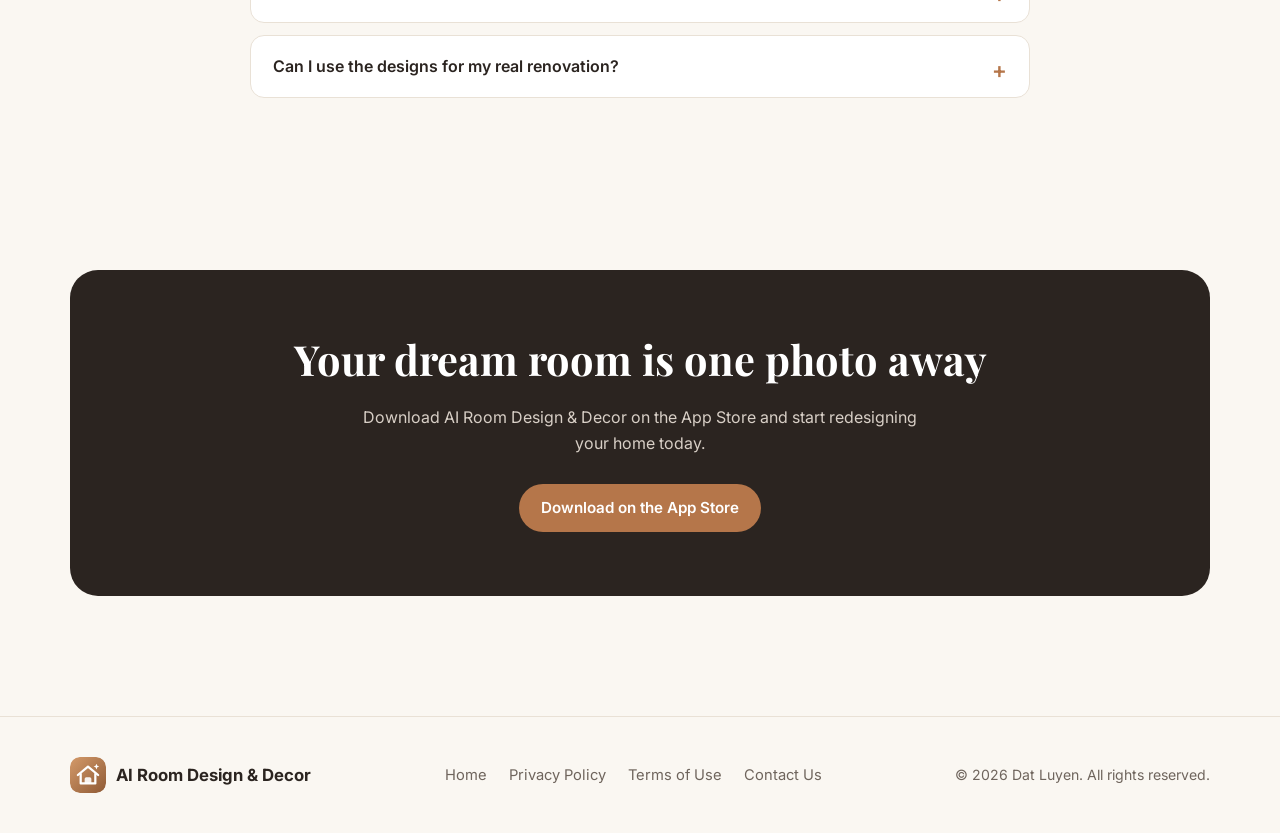
==== commit f0efe3fb: "Use store name Dat Luyen instead of company name Co-Authored-By: Claude Opus 5.5 <noreply@anthropic." ====
--- a/index.html
+++ b/index.html
@@ -293,7 +293,7 @@
       <a href="term.html">Terms of Use</a>
       <a href="contact-us.html">Contact Us</a>
     </div>
-    <div class="copy">© <span class="js-year">2026</span> CODE12. All rights reserved.</div>
+    <div class="copy">© <span class="js-year">2026</span> Dat Luyen. All rights reserved.</div>
   </div>
 </footer>
 
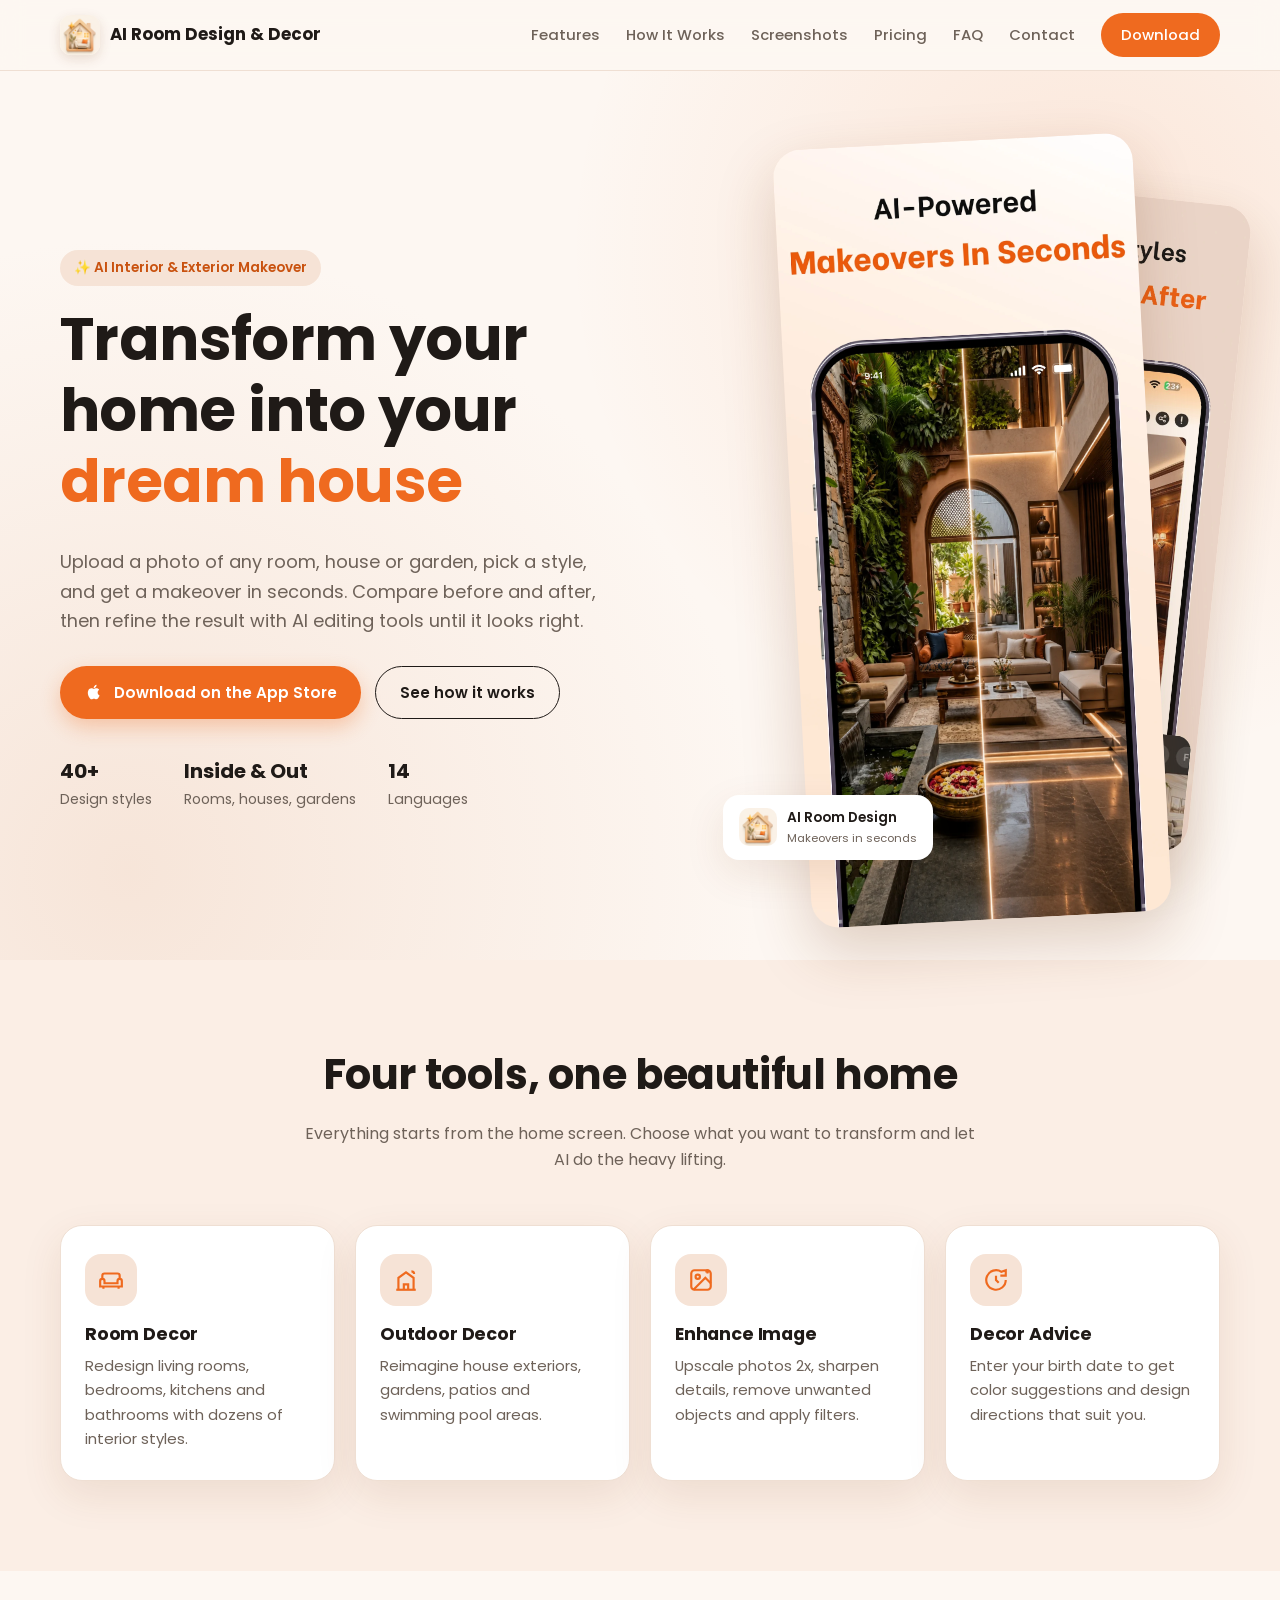
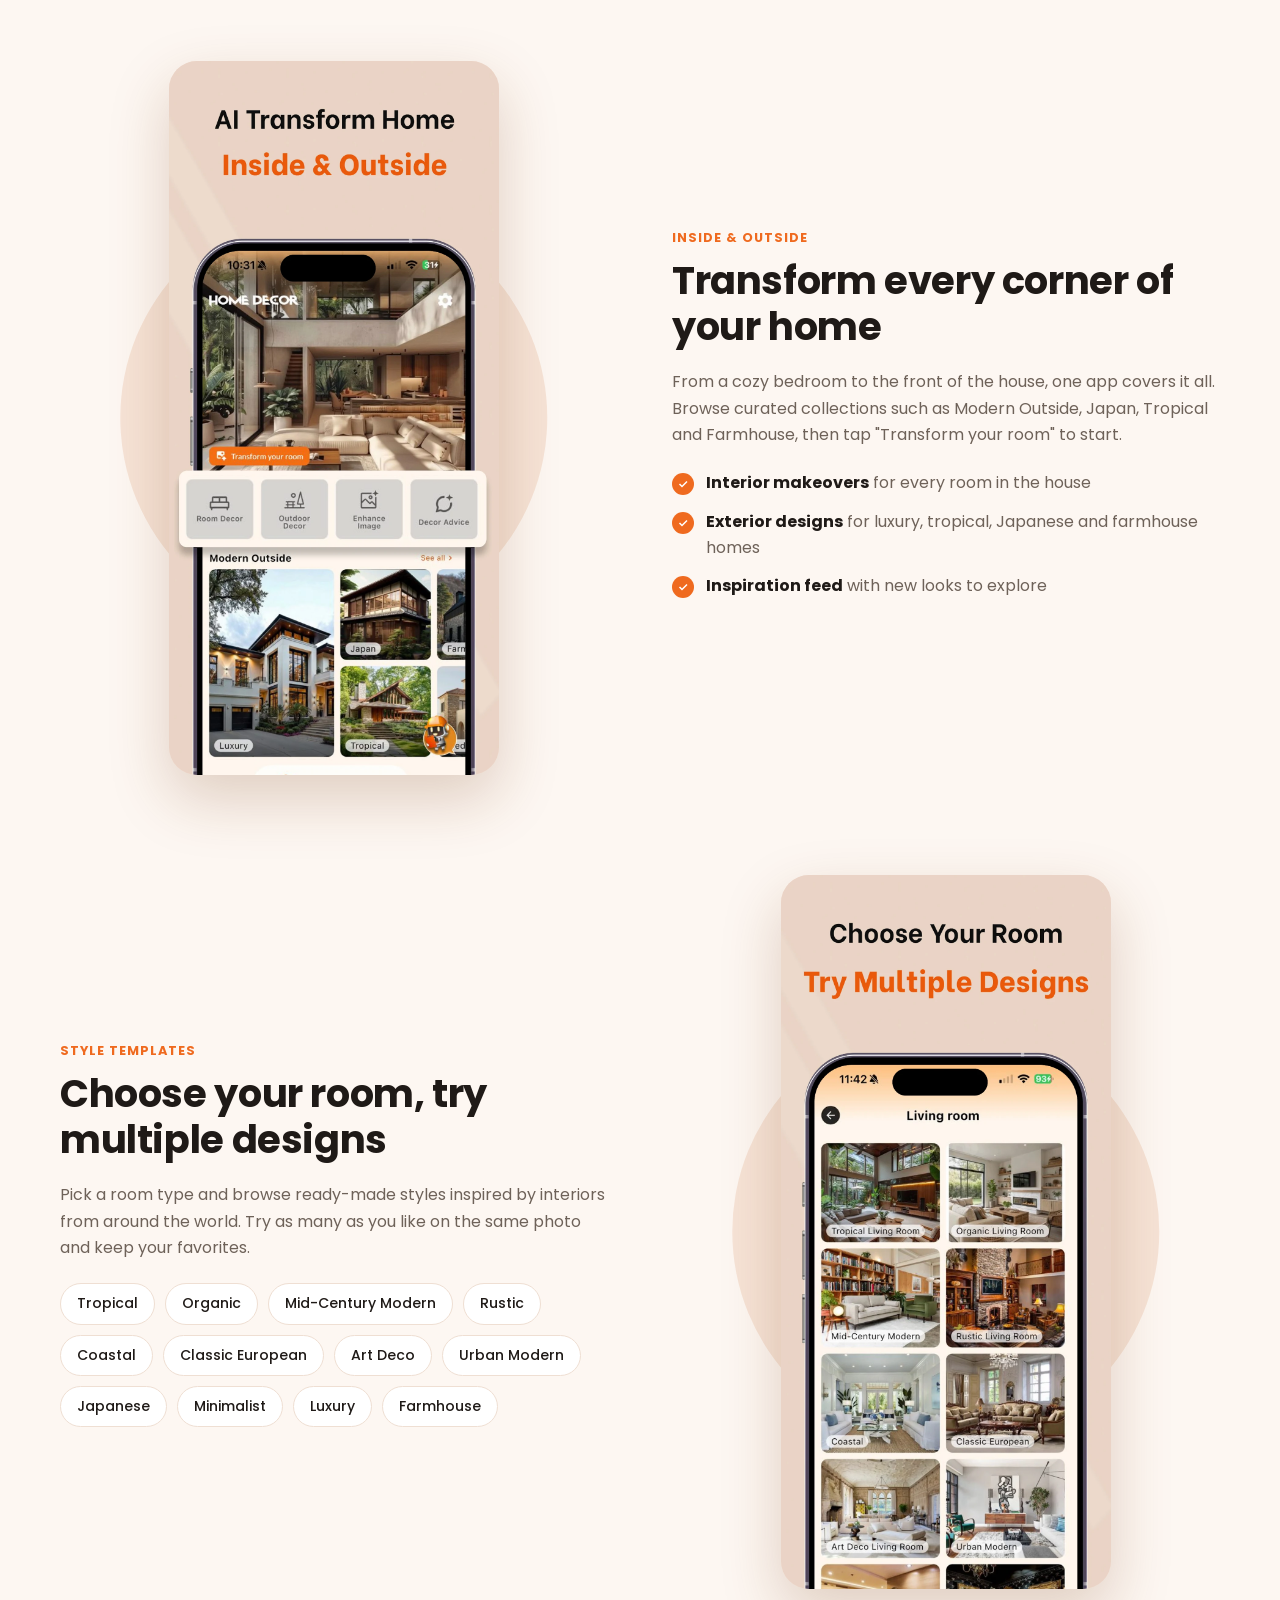
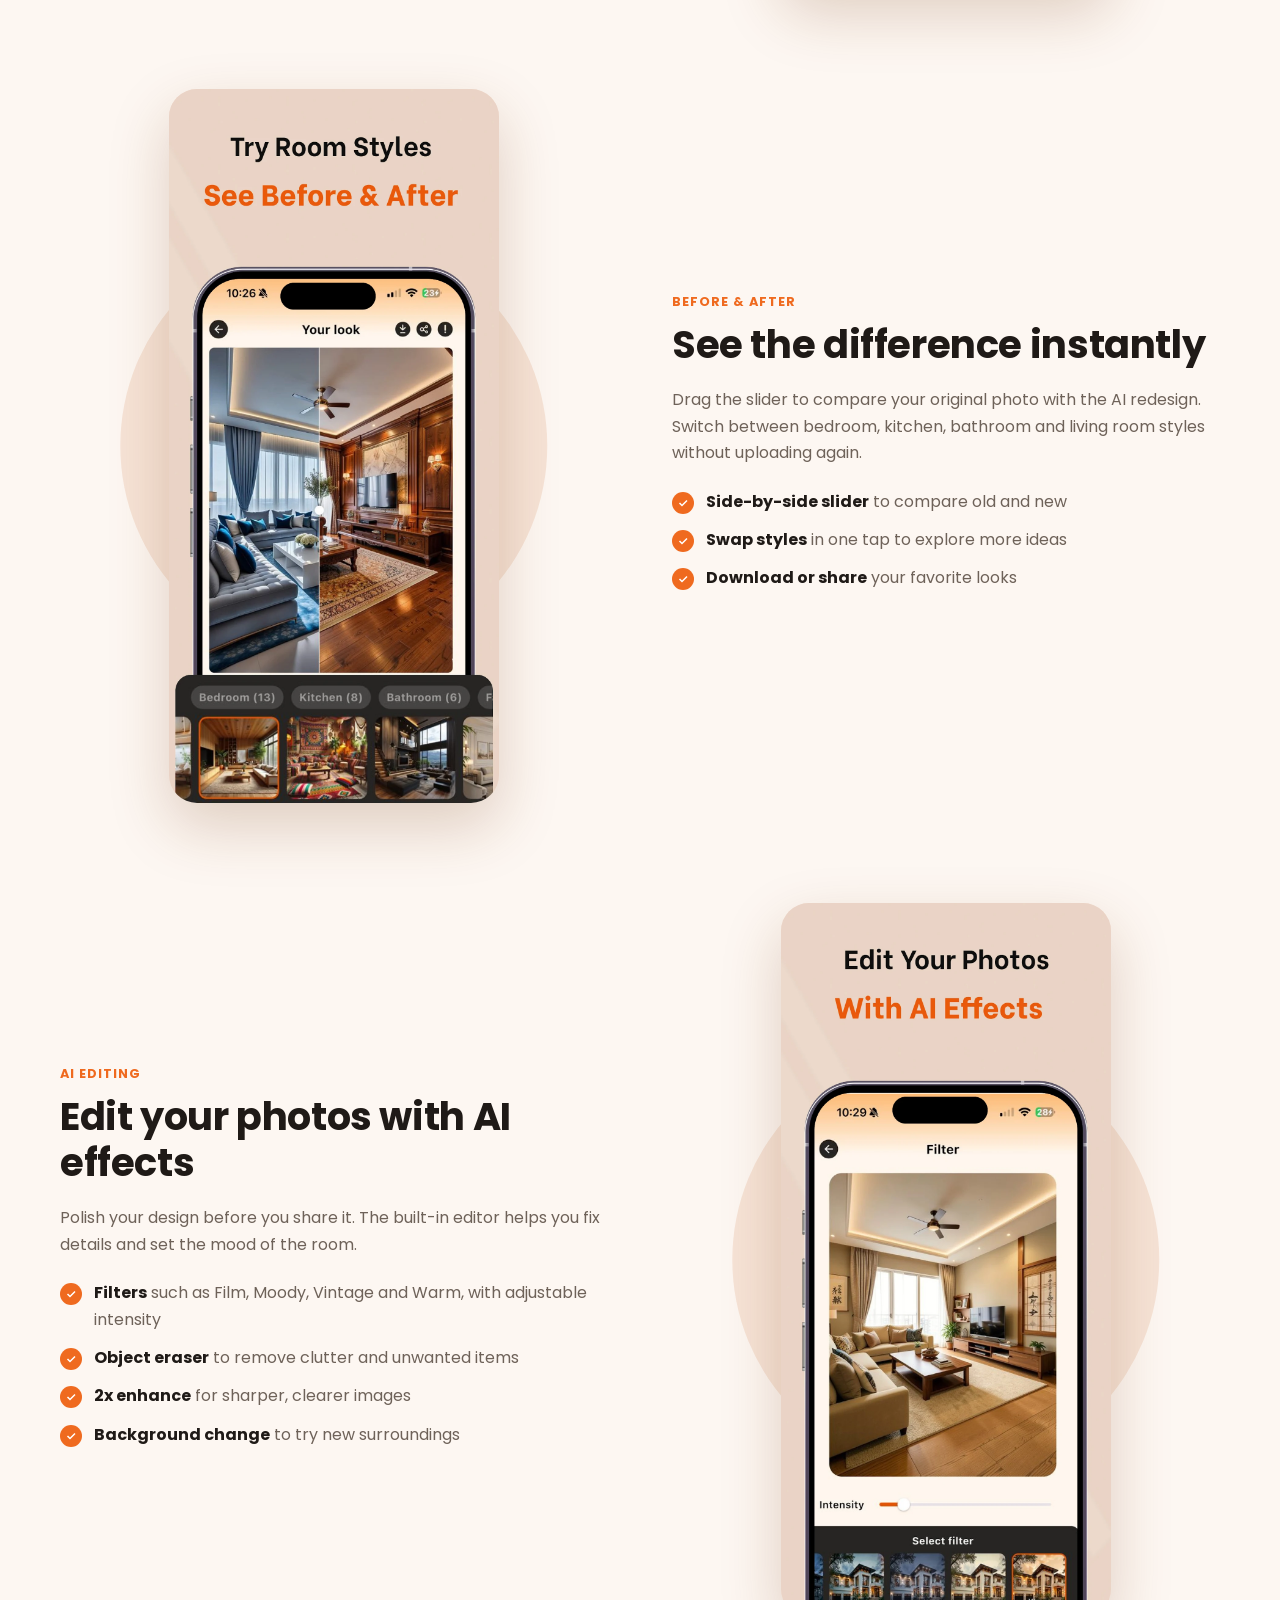
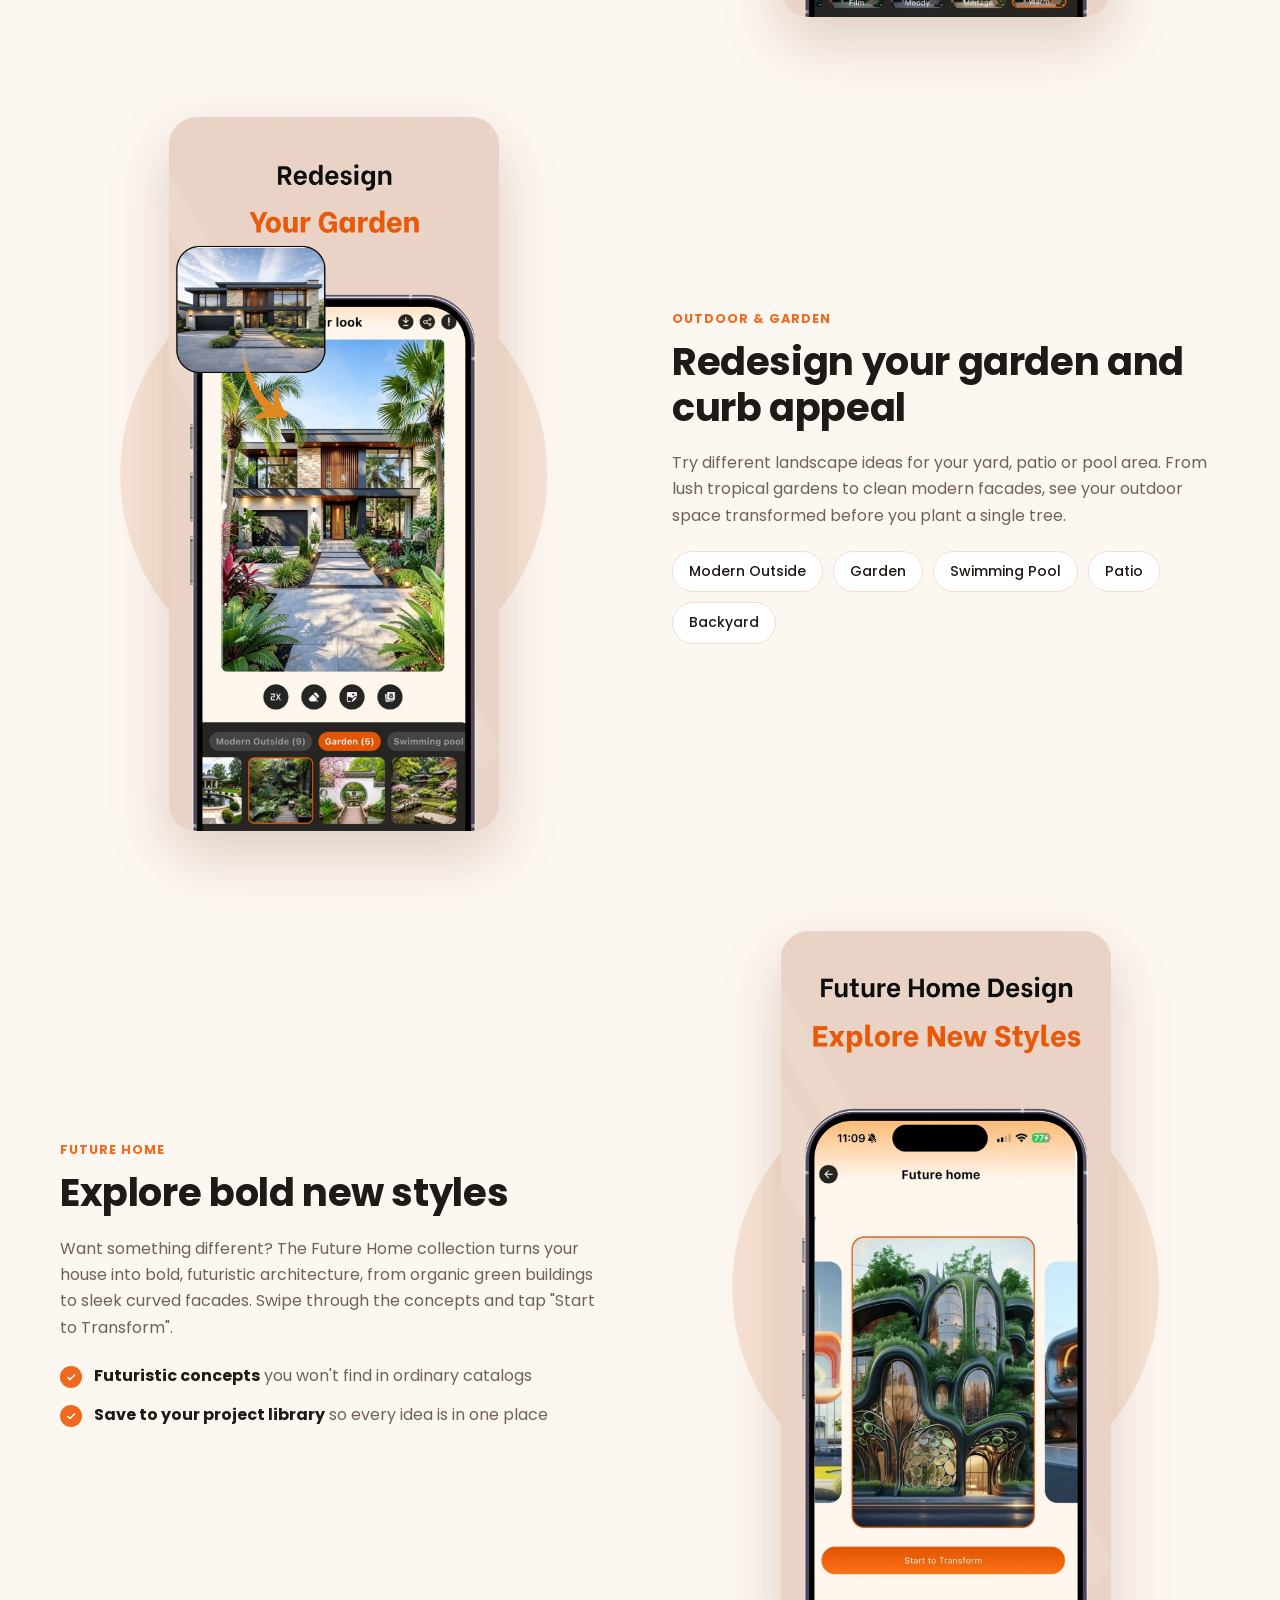
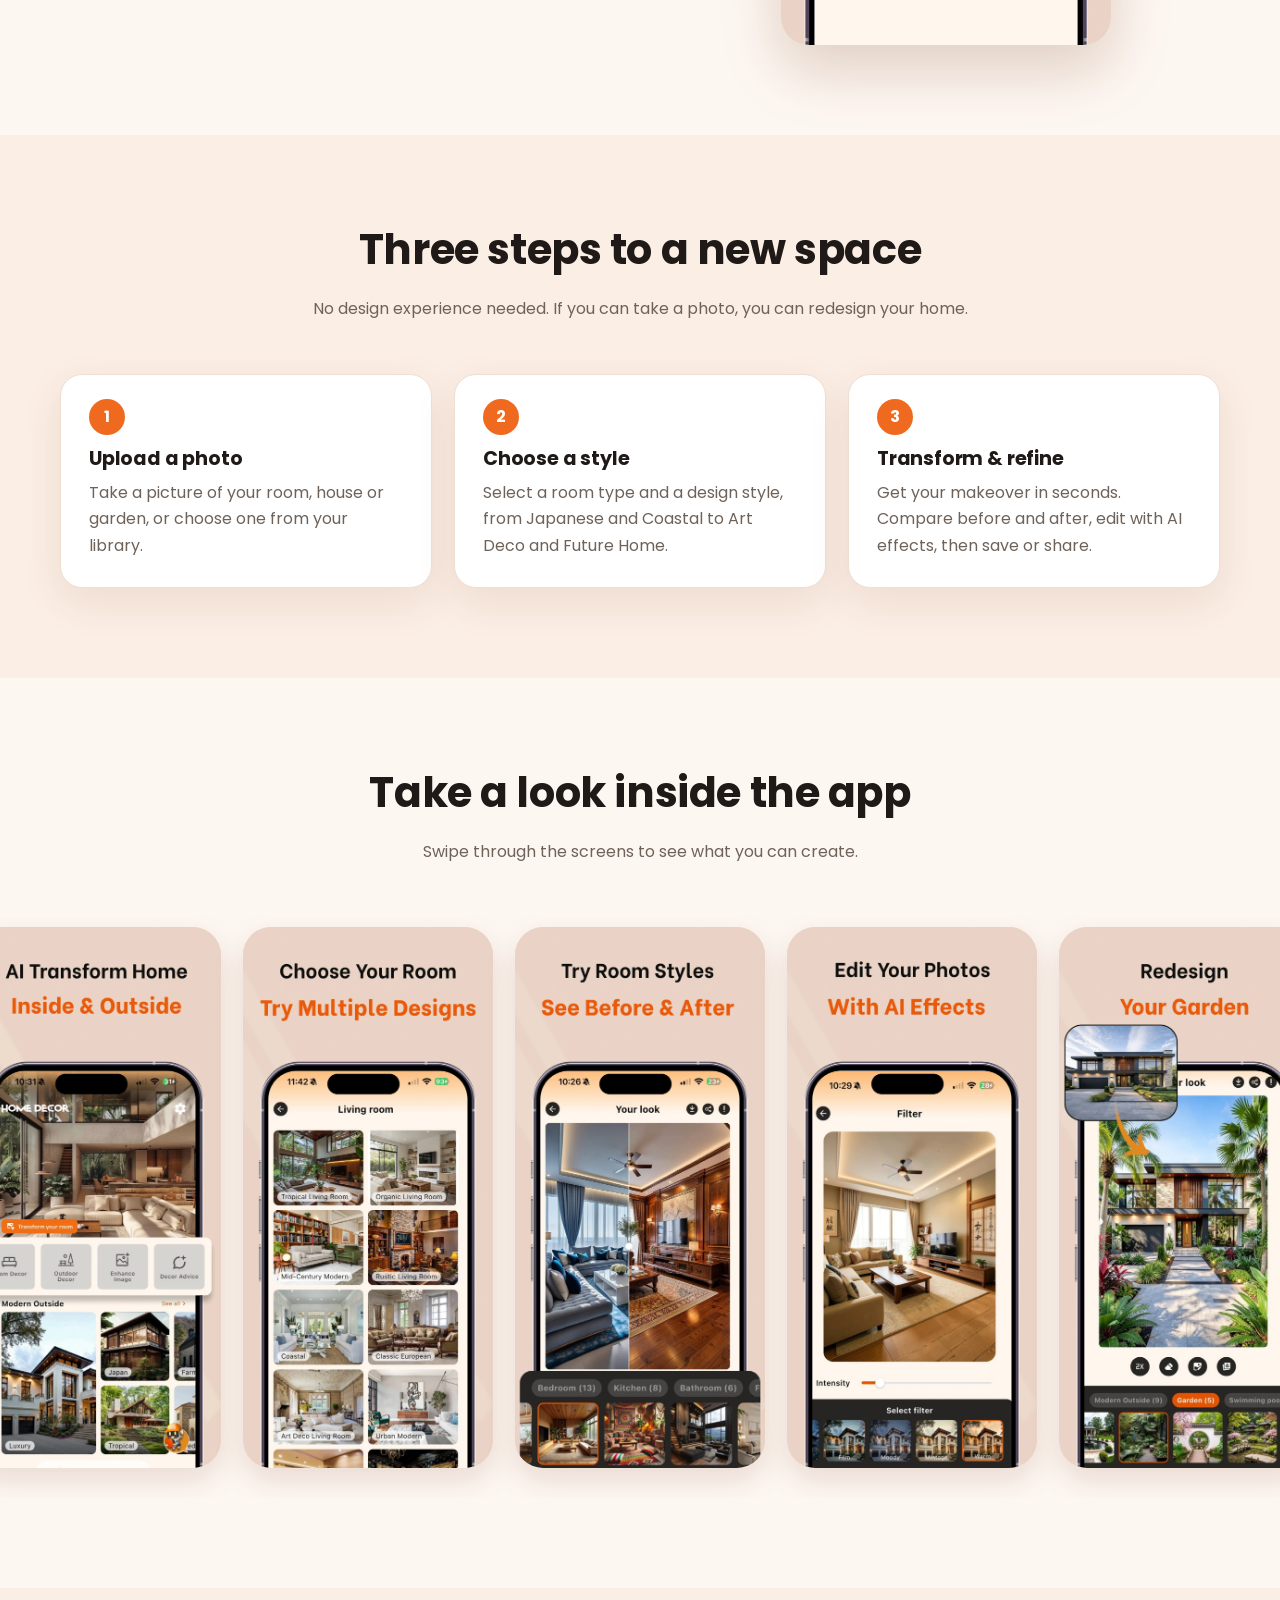
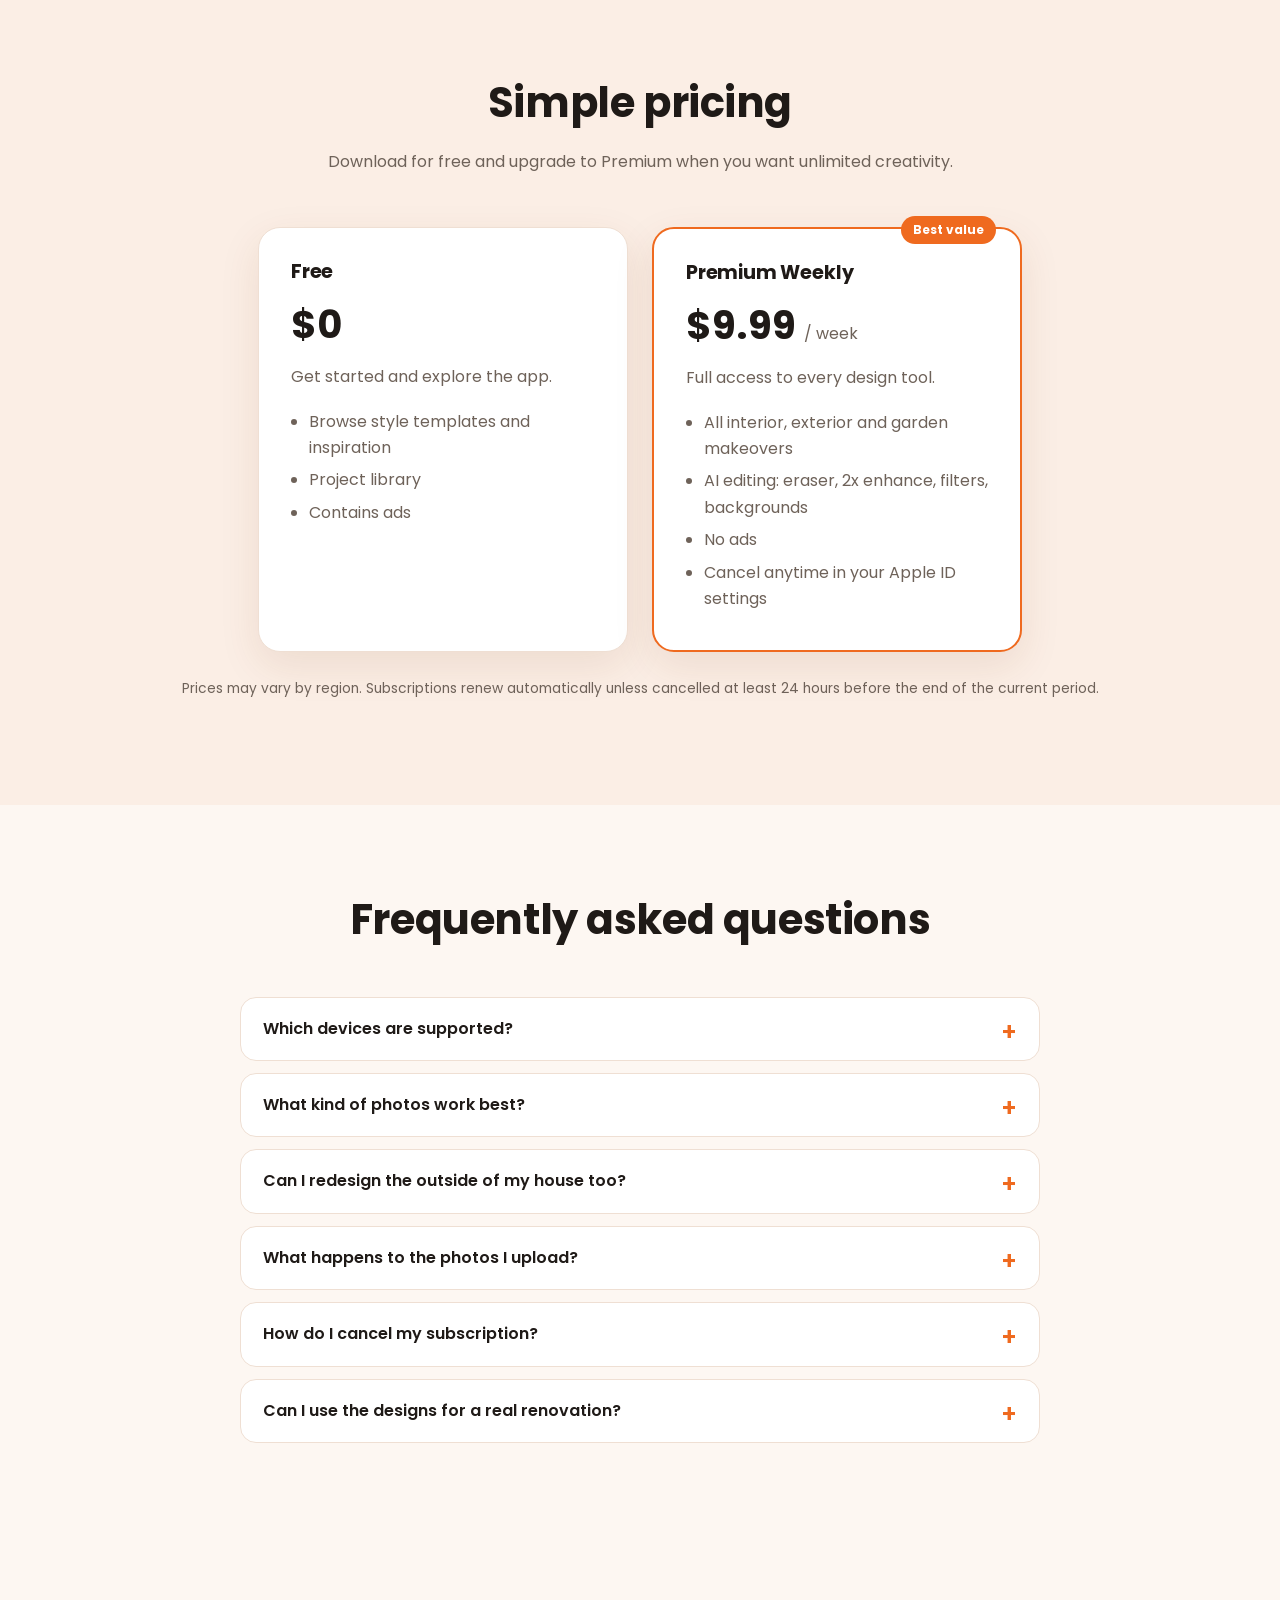
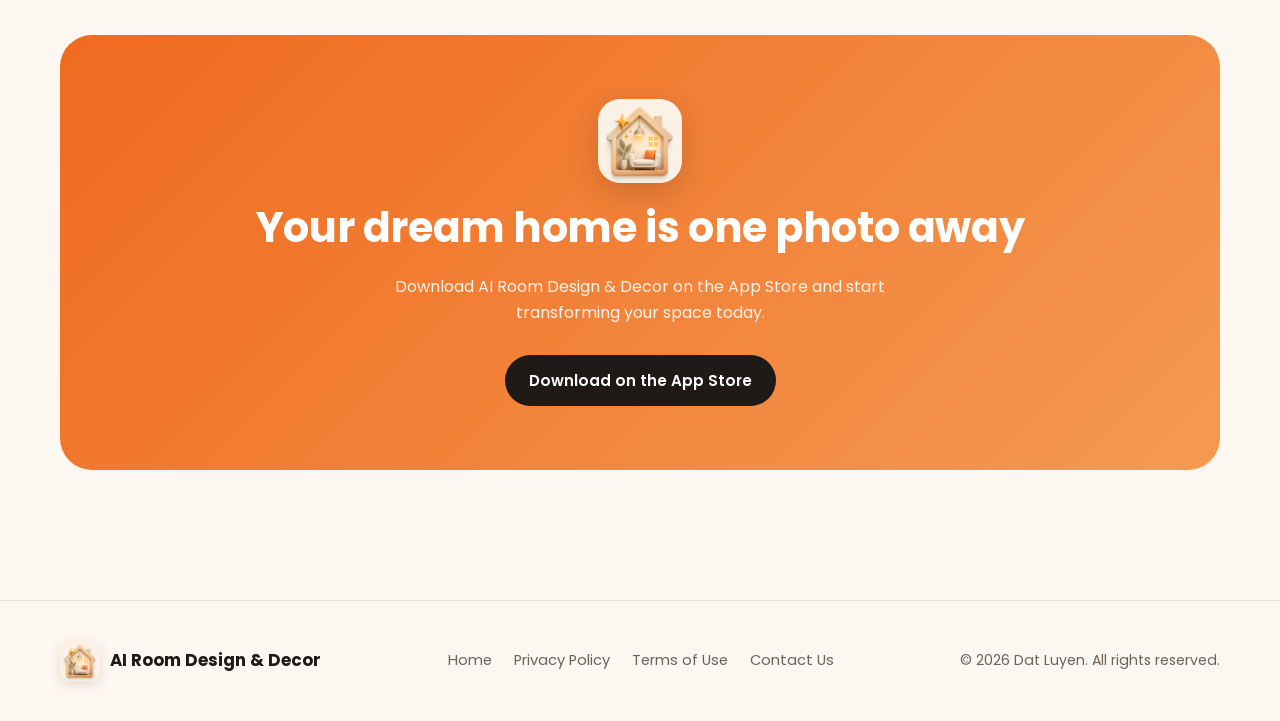
==== commit 1b606f8c: "Redesign landing page with real app screenshots and icon Use the app icon and store screenshots, swi" ====
--- a/index.html
+++ b/index.html
@@ -3,33 +3,35 @@
 <head>
   <meta charset="UTF-8">
   <meta name="viewport" content="width=device-width, initial-scale=1.0">
-  <title>AI Room Design &amp; Decor – AI Interior Makeover for iPhone</title>
-  <meta name="description" content="AI Room Design & Decor turns a single photo of your room into a stunning redesign. Explore Japanese, European, classic and modern styles, design gardens, edit 2D floor plans and render them in 3D with AI.">
-  <meta property="og:title" content="AI Room Design & Decor – AI Interior Makeover">
-  <meta property="og:description" content="Snap a photo, pick a style, and let AI reimagine your room in seconds.">
+  <title>AI Room Design &amp; Decor – AI Home Makeovers in Seconds</title>
+  <meta name="description" content="AI Room Design & Decor turns a photo of your room, house or garden into a stunning makeover in seconds. Try dozens of interior and exterior styles, compare before & after, and edit with AI effects.">
+  <meta property="og:title" content="AI Room Design & Decor – AI Home Makeovers in Seconds">
+  <meta property="og:description" content="Upload a photo, choose a style and transform your home inside and outside with AI.">
+  <meta property="og:image" content="assets/images/hero-makeover.webp">
   <meta property="og:type" content="website">
-  <link rel="icon" href="assets/logo.svg" type="image/svg+xml">
+  <link rel="icon" href="assets/images/favicon.png" type="image/png">
+  <link rel="apple-touch-icon" href="assets/images/icon-180.png">
   <link rel="preconnect" href="https://fonts.googleapis.com">
   <link rel="preconnect" href="https://fonts.gstatic.com" crossorigin>
-  <link href="https://fonts.googleapis.com/css2?family=Inter:wght@400;500;600;700&family=Playfair+Display:ital,wght@0,600;0,700;1,600&display=swap" rel="stylesheet">
+  <link href="https://fonts.googleapis.com/css2?family=Poppins:wght@400;500;600;700&display=swap" rel="stylesheet">
   <link rel="stylesheet" href="assets/style.css">
 </head>
 <body>
 
 <header class="site-header">
   <nav class="container nav">
-    <a class="brand" href="index.html"><img src="assets/logo.svg" alt="AI Room Design &amp; Decor logo">AI Room Design &amp; Decor</a>
+    <a class="brand" href="index.html"><img src="assets/images/icon-180.png" alt="AI Room Design &amp; Decor icon">AI Room Design &amp; Decor</a>
     <button class="menu-toggle" aria-label="Open menu" aria-expanded="false">
       <svg viewBox="0 0 24 24" fill="none" stroke="currentColor" stroke-width="2"><path d="M4 7h16M4 12h16M4 17h16"/></svg>
     </button>
     <div class="nav-links">
       <a href="#features">Features</a>
       <a href="#how">How It Works</a>
-      <a href="#styles">Styles</a>
+      <a href="#screenshots">Screenshots</a>
       <a href="#pricing">Pricing</a>
       <a href="#faq">FAQ</a>
       <a href="contact-us.html">Contact</a>
-      <a class="btn btn-accent" href="https://apps.apple.com/us/app/ai-room-design-decor/id6761012732" target="_blank" rel="noopener">Download</a>
+      <a class="btn" href="https://apps.apple.com/us/app/ai-room-design-decor/id6761012732" target="_blank" rel="noopener">Download</a>
     </div>
   </nav>
 </header>
@@ -39,9 +41,9 @@
   <section class="hero">
     <div class="container hero-grid">
       <div>
-        <span class="eyebrow">✨ AI Interior Makeover</span>
-        <h1>Reimagine your space with <em>AI</em> in seconds</h1>
-        <p class="lead">Snap a photo of any room, choose a style, and watch AI Room Design &amp; Decor turn it into a beautiful redesign. Plan layouts, design gardens and render floor plans in 3D, all from your iPhone.</p>
+        <span class="eyebrow">✨ AI Interior &amp; Exterior Makeover</span>
+        <h1>Transform your home into your <span class="hl">dream house</span></h1>
+        <p class="lead">Upload a photo of any room, house or garden, pick a style, and get a makeover in seconds. Compare before and after, then refine the result with AI editing tools until it looks right.</p>
         <div class="hero-actions">
           <a class="btn" href="https://apps.apple.com/us/app/ai-room-design-decor/id6761012732" target="_blank" rel="noopener">
             <svg viewBox="0 0 24 24" fill="currentColor"><path d="M16.37 12.6c-.02-2.2 1.8-3.26 1.88-3.31-1.03-1.5-2.62-1.7-3.18-1.73-1.35-.14-2.64.8-3.33.8-.69 0-1.74-.78-2.87-.76-1.47.02-2.83.86-3.59 2.18-1.53 2.66-.39 6.6 1.1 8.75.73 1.05 1.6 2.24 2.73 2.2 1.1-.05 1.51-.71 2.84-.71 1.32 0 1.7.71 2.86.69 1.18-.02 1.93-1.07 2.65-2.13.84-1.22 1.18-2.4 1.2-2.46-.03-.01-2.3-.88-2.32-3.5zM14.2 6.13c.6-.73 1.01-1.75.9-2.76-.87.04-1.92.58-2.54 1.31-.56.65-1.05 1.68-.92 2.67.97.08 1.96-.49 2.56-1.22z"/></svg>
@@ -50,160 +52,193 @@
           <a class="btn btn-outline" href="#how">See how it works</a>
         </div>
         <div class="hero-meta">
-          <div><strong>4+</strong>Age rating</div>
+          <div><strong>40+</strong>Design styles</div>
+          <div><strong>Inside &amp; Out</strong>Rooms, houses, gardens</div>
           <div><strong>14</strong>Languages</div>
-          <div><strong>iPhone · Mac · Vision</strong>Platforms</div>
-        </div>
-      </div>
-
-      <div class="mockup" aria-hidden="true">
-        <div class="blob"></div>
-        <div class="phone">
-          <div class="screen">
-            <div class="screen-top">Living Room · Redesign</div>
-            <div class="compare">
-              <div class="before"></div>
-              <div class="after"></div>
-              <div class="room-shape"></div>
-              <span class="l">Before</span>
-              <span class="r">After</span>
-            </div>
-            <div class="chips">
-              <span>Japanese</span><span class="on">Modern</span><span>European</span><span>Classic</span>
-            </div>
-            <div class="screen-btn">Generate Design</div>
+        </div>
+      </div>
+
+      <div class="hero-visual">
+        <div class="shot shot-back"><img src="assets/images/before-after.webp" alt="Before and after comparison of a living room redesign" width="1080" height="2337"></div>
+        <div class="shot"><img src="assets/images/hero-makeover.webp" alt="AI-powered makeover in seconds: a courtyard living room before and after" width="1080" height="2337" fetchpriority="high"></div>
+        <div class="badge"><img src="assets/images/icon-180.png" alt=""><div>AI Room Design<small>Makeovers in seconds</small></div></div>
+      </div>
+    </div>
+  </section>
+
+  <!-- Quick tools -->
+  <section id="features" class="alt">
+    <div class="container">
+      <div class="section-head">
+        <h2>Four tools, one beautiful home</h2>
+        <p>Everything starts from the home screen. Choose what you want to transform and let AI do the heavy lifting.</p>
+      </div>
+      <div class="tools">
+        <div class="tool">
+          <div class="icon"><svg viewBox="0 0 24 24" fill="none" stroke="currentColor" stroke-width="2"><path d="M4 11V8a2 2 0 0 1 2-2h12a2 2 0 0 1 2 2v3"/><path d="M2 13a2 2 0 0 1 4 0v2h12v-2a2 2 0 0 1 4 0v5H2z"/><path d="M5 18v2M19 18v2"/></svg></div>
+          <h3>Room Decor</h3>
+          <p>Redesign living rooms, bedrooms, kitchens and bathrooms with dozens of interior styles.</p>
+        </div>
+        <div class="tool">
+          <div class="icon"><svg viewBox="0 0 24 24" fill="none" stroke="currentColor" stroke-width="2"><path d="M3 21h18"/><path d="M5 21V10l7-5 7 5v11"/><path d="M10 21v-5h4v5"/><path d="M17 4c1.5 0 2.5 1 2.5 2.5"/></svg></div>
+          <h3>Outdoor Decor</h3>
+          <p>Reimagine house exteriors, gardens, patios and swimming pool areas.</p>
+        </div>
+        <div class="tool">
+          <div class="icon"><svg viewBox="0 0 24 24" fill="none" stroke="currentColor" stroke-width="2"><rect x="3" y="3" width="18" height="18" rx="3"/><circle cx="9" cy="9" r="2"/><path d="M21 15l-5-5L5 21"/><path d="M18 2v4M16 4h4"/></svg></div>
+          <h3>Enhance Image</h3>
+          <p>Upscale photos 2x, sharpen details, remove unwanted objects and apply filters.</p>
+        </div>
+        <div class="tool">
+          <div class="icon"><svg viewBox="0 0 24 24" fill="none" stroke="currentColor" stroke-width="2"><path d="M21 12a9 9 0 1 1-4-7.5L21 3v5h-5"/><path d="M12 8v4l2.5 2.5"/></svg></div>
+          <h3>Decor Advice</h3>
+          <p>Enter your birth date to get color suggestions and design directions that suit you.</p>
+        </div>
+      </div>
+    </div>
+  </section>
+
+  <!-- Showcase -->
+  <section>
+    <div class="container showcase">
+
+      <div class="feature-row">
+        <div class="feature-media">
+          <div class="shot"><img src="assets/images/home-inside-outside.webp" alt="Home screen with Room Decor, Outdoor Decor, Enhance Image and Decor Advice" width="1080" height="2337" loading="lazy"></div>
+        </div>
+        <div class="feature-text">
+          <span class="tag">Inside &amp; Outside</span>
+          <h2>Transform every corner of your home</h2>
+          <p>From a cozy bedroom to the front of the house, one app covers it all. Browse curated collections such as Modern Outside, Japan, Tropical and Farmhouse, then tap "Transform your room" to start.</p>
+          <ul class="check-list">
+            <li><strong>Interior makeovers</strong> for every room in the house</li>
+            <li><strong>Exterior designs</strong> for luxury, tropical, Japanese and farmhouse homes</li>
+            <li><strong>Inspiration feed</strong> with new looks to explore</li>
+          </ul>
+        </div>
+      </div>
+
+      <div class="feature-row reverse">
+        <div class="feature-media">
+          <div class="shot"><img src="assets/images/choose-room.webp" alt="Choose a living room style: Tropical, Organic, Mid-Century Modern, Rustic, Coastal and more" width="1080" height="2337" loading="lazy"></div>
+        </div>
+        <div class="feature-text">
+          <span class="tag">Style Templates</span>
+          <h2>Choose your room, try multiple designs</h2>
+          <p>Pick a room type and browse ready-made styles inspired by interiors from around the world. Try as many as you like on the same photo and keep your favorites.</p>
+          <div class="chip-list">
+            <span>Tropical</span><span>Organic</span><span>Mid-Century Modern</span><span>Rustic</span>
+            <span>Coastal</span><span>Classic European</span><span>Art Deco</span><span>Urban Modern</span>
+            <span>Japanese</span><span>Minimalist</span><span>Luxury</span><span>Farmhouse</span>
           </div>
         </div>
       </div>
-    </div>
-  </section>
-
-  <!-- Features -->
-  <section id="features" class="alt">
-    <div class="container">
-      <div class="section-head">
-        <h2>Everything you need to redesign your home</h2>
-        <p>From a quick refresh to a full renovation plan, these tools help you visualize your ideas before you buy a single piece of furniture.</p>
-      </div>
-      <div class="grid-3">
-        <div class="card">
-          <div class="icon"><svg viewBox="0 0 24 24" fill="none" stroke="currentColor" stroke-width="2"><rect x="3" y="5" width="18" height="14" rx="2"/><circle cx="12" cy="12" r="3.5"/><path d="M8 5l1.5-2h5L16 5"/></svg></div>
-          <h3>AI Room Redesign</h3>
-          <p>Upload a photo of your bedroom, kitchen or living room and get a realistic redesign in the style you choose.</p>
-        </div>
-        <div class="card">
-          <div class="icon"><svg viewBox="0 0 24 24" fill="none" stroke="currentColor" stroke-width="2"><path d="M12 3v18M3 12h4M17 12h4"/><rect x="3" y="4" width="18" height="16" rx="2"/></svg></div>
-          <h3>Before &amp; After</h3>
-          <p>Compare the original and the redesign side by side, then remove objects, improve clarity, change backgrounds or apply filters.</p>
-        </div>
-        <div class="card">
-          <div class="icon"><svg viewBox="0 0 24 24" fill="none" stroke="currentColor" stroke-width="2"><path d="M12 22c4-3 7-6.5 7-11a7 7 0 0 0-14 0c0 4.5 3 8 7 11z"/><path d="M12 15V9M9 12l3-3 3 3"/></svg></div>
-          <h3>Outdoor &amp; Garden</h3>
-          <p>Get inspiration for patios, backyards and gardens, and see your outdoor space transformed.</p>
-        </div>
-        <div class="card">
-          <div class="icon"><svg viewBox="0 0 24 24" fill="none" stroke="currentColor" stroke-width="2"><rect x="3" y="3" width="18" height="18" rx="1"/><path d="M3 12h8V3M11 12v9M15 12h6"/></svg></div>
-          <h3>2D Floor Plan Editor</h3>
-          <p>Draw walls and rooms, then add furniture, doors and windows from a built-in library of furniture and openings.</p>
-        </div>
-        <div class="card">
-          <div class="icon"><svg viewBox="0 0 24 24" fill="none" stroke="currentColor" stroke-width="2"><path d="M12 2l9 5v10l-9 5-9-5V7z"/><path d="M12 22V12M21 7l-9 5-9-5"/></svg></div>
-          <h3>2D-to-3D AI Rendering</h3>
-          <p>Turn a flat floor plan into a realistic 3D render so you can see the space before it is built.</p>
-        </div>
-        <div class="card">
-          <div class="icon"><svg viewBox="0 0 24 24" fill="none" stroke="currentColor" stroke-width="2"><path d="M4 20l4-1L19 8l-3-3L5 16z"/><path d="M14 7l3 3"/></svg></div>
-          <h3>Blueprint Import</h3>
-          <p>Trace a photo of a floor plan or a hand-drawn sketch and turn it into an editable plan.</p>
-        </div>
-        <div class="card">
-          <div class="icon"><svg viewBox="0 0 24 24" fill="none" stroke="currentColor" stroke-width="2"><path d="M3 7a2 2 0 0 1 2-2h4l2 2h8a2 2 0 0 1 2 2v8a2 2 0 0 1-2 2H5a2 2 0 0 1-2-2z"/></svg></div>
-          <h3>Project Library</h3>
-          <p>Save, organize and share your designs so every idea for every room is in one place.</p>
-        </div>
-        <div class="card">
-          <div class="icon"><svg viewBox="0 0 24 24" fill="none" stroke="currentColor" stroke-width="2"><path d="M12 3l2.5 5.5L20 9l-4 4 1 6-5-3-5 3 1-6-4-4 5.5-.5z"/></svg></div>
-          <h3>Personalized Suggestions</h3>
-          <p>Enter your birth date to get decor suggestions, such as colors and arrangements, picked for you.</p>
-        </div>
-        <div class="card">
-          <div class="icon"><svg viewBox="0 0 24 24" fill="none" stroke="currentColor" stroke-width="2"><circle cx="12" cy="12" r="9"/><path d="M3 12h18M12 3a14 14 0 0 1 0 18M12 3a14 14 0 0 0 0 18"/></svg></div>
-          <h3>14 Languages</h3>
-          <p>Available in English, Vietnamese, Japanese, Korean, Chinese, Spanish, French, German and more.</p>
-        </div>
-      </div>
+
+      <div class="feature-row">
+        <div class="feature-media">
+          <div class="shot"><img src="assets/images/before-after.webp" alt="Before and after slider comparing an original living room with a wood-panelled redesign" width="1080" height="2337" loading="lazy"></div>
+        </div>
+        <div class="feature-text">
+          <span class="tag">Before &amp; After</span>
+          <h2>See the difference instantly</h2>
+          <p>Drag the slider to compare your original photo with the AI redesign. Switch between bedroom, kitchen, bathroom and living room styles without uploading again.</p>
+          <ul class="check-list">
+            <li><strong>Side-by-side slider</strong> to compare old and new</li>
+            <li><strong>Swap styles</strong> in one tap to explore more ideas</li>
+            <li><strong>Download or share</strong> your favorite looks</li>
+          </ul>
+        </div>
+      </div>
+
+      <div class="feature-row reverse">
+        <div class="feature-media">
+          <div class="shot"><img src="assets/images/ai-filters.webp" alt="Filter editor with Film, Moody, Vintage and Warm filters and an intensity slider" width="1080" height="2337" loading="lazy"></div>
+        </div>
+        <div class="feature-text">
+          <span class="tag">AI Editing</span>
+          <h2>Edit your photos with AI effects</h2>
+          <p>Polish your design before you share it. The built-in editor helps you fix details and set the mood of the room.</p>
+          <ul class="check-list">
+            <li><strong>Filters</strong> such as Film, Moody, Vintage and Warm, with adjustable intensity</li>
+            <li><strong>Object eraser</strong> to remove clutter and unwanted items</li>
+            <li><strong>2x enhance</strong> for sharper, clearer images</li>
+            <li><strong>Background change</strong> to try new surroundings</li>
+          </ul>
+        </div>
+      </div>
+
+      <div class="feature-row">
+        <div class="feature-media">
+          <div class="shot"><img src="assets/images/garden-redesign.webp" alt="A modern house front transformed into a tropical garden design" width="1080" height="2337" loading="lazy"></div>
+        </div>
+        <div class="feature-text">
+          <span class="tag">Outdoor &amp; Garden</span>
+          <h2>Redesign your garden and curb appeal</h2>
+          <p>Try different landscape ideas for your yard, patio or pool area. From lush tropical gardens to clean modern facades, see your outdoor space transformed before you plant a single tree.</p>
+          <div class="chip-list">
+            <span>Modern Outside</span><span>Garden</span><span>Swimming Pool</span><span>Patio</span><span>Backyard</span>
+          </div>
+        </div>
+      </div>
+
+      <div class="feature-row reverse">
+        <div class="feature-media">
+          <div class="shot"><img src="assets/images/future-home.webp" alt="Future home design: a futuristic green building concept" width="1080" height="2337" loading="lazy"></div>
+        </div>
+        <div class="feature-text">
+          <span class="tag">Future Home</span>
+          <h2>Explore bold new styles</h2>
+          <p>Want something different? The Future Home collection turns your house into bold, futuristic architecture, from organic green buildings to sleek curved facades. Swipe through the concepts and tap "Start to Transform".</p>
+          <ul class="check-list">
+            <li><strong>Futuristic concepts</strong> you won't find in ordinary catalogs</li>
+            <li><strong>Save to your project library</strong> so every idea is in one place</li>
+          </ul>
+        </div>
+      </div>
+
     </div>
   </section>
 
   <!-- How it works -->
-  <section id="how">
-    <div class="container">
-      <div class="section-head">
-        <h2>Three steps to a new room</h2>
+  <section id="how" class="alt">
+    <div class="container">
+      <div class="section-head">
+        <h2>Three steps to a new space</h2>
         <p>No design experience needed. If you can take a photo, you can redesign your home.</p>
       </div>
-      <div class="grid-3 steps">
-        <div class="card step">
+      <div class="steps">
+        <div class="step">
           <h3>Upload a photo</h3>
-          <p>Take a new picture or choose one from your library. Any room works, indoors or out.</p>
-        </div>
-        <div class="card step">
+          <p>Take a picture of your room, house or garden, or choose one from your library.</p>
+        </div>
+        <div class="step">
           <h3>Choose a style</h3>
-          <p>Pick a style template such as Japanese, European, classic or modern, and set the room type.</p>
-        </div>
-        <div class="card step">
-          <h3>Generate &amp; refine</h3>
-          <p>AI creates your redesign in seconds. Compare it with the original, edit details, then save or share.</p>
-        </div>
-      </div>
-    </div>
-  </section>
-
-  <!-- Styles -->
-  <section id="styles" class="alt">
-    <div class="container">
-      <div class="section-head">
-        <h2>Find the style that feels like home</h2>
-        <p>Ready-made style templates help you explore different looks for the same room in a few taps.</p>
-      </div>
-      <div class="grid-4">
-        <div class="style-tile s1"><div>Japanese<small>Calm, natural &amp; minimal</small></div></div>
-        <div class="style-tile s2"><div>European<small>Elegant &amp; airy</small></div></div>
-        <div class="style-tile s3"><div>Classic<small>Warm &amp; timeless</small></div></div>
-        <div class="style-tile s4"><div>Modern<small>Clean lines &amp; bold contrast</small></div></div>
-      </div>
-    </div>
-  </section>
-
-  <!-- Floor plan -->
-  <section>
-    <div class="container split">
-      <div>
-        <span class="eyebrow">New in 2.2</span>
-        <h2 style="font-size: clamp(1.8rem, 3.5vw, 2.6rem);">Plan, furnish and render your layout</h2>
-        <p style="color: var(--muted);">Go beyond photos. Sketch the layout of your home, drop in furniture, and let AI render a realistic 3D view.</p>
-        <ul class="check-list">
-          <li><strong>2D floor plan editor</strong>: draw walls and rooms with precision.</li>
-          <li><strong>Furniture &amp; openings library</strong>: sofas, beds, tables, doors, windows and more.</li>
-          <li><strong>2D-to-3D AI rendering</strong>: see your plan as a realistic room.</li>
-          <li><strong>Blueprint import</strong>: trace photos of floor plans or hand sketches.</li>
-        </ul>
-      </div>
-      <div class="plan-visual" aria-hidden="true">
-        <svg viewBox="0 0 400 300" fill="none" stroke="#2b2420" stroke-width="4">
-          <rect x="20" y="20" width="360" height="260" rx="4" fill="#faf7f2"/>
-          <path d="M200 20v120M20 160h120M200 200v80M260 160h120"/>
-          <path d="M140 160h40" stroke="#b5764a" stroke-dasharray="6 6"/>
-          <rect x="45" y="45" width="110" height="60" rx="8" fill="#f1e6da" stroke="#b5764a" stroke-width="2"/>
-          <rect x="230" y="45" width="90" height="70" rx="6" fill="#e3e8e1" stroke="#7d8f78" stroke-width="2"/>
-          <circle cx="300" cy="230" r="28" fill="#f1e6da" stroke="#b5764a" stroke-width="2"/>
-          <rect x="50" y="200" width="100" height="50" rx="6" fill="#e3e8e1" stroke="#7d8f78" stroke-width="2"/>
-          <text x="100" y="80" font-size="14" fill="#8f5a35" stroke="none" text-anchor="middle" font-family="Inter, sans-serif">Sofa</text>
-          <text x="275" y="85" font-size="14" fill="#4f6352" stroke="none" text-anchor="middle" font-family="Inter, sans-serif">Bed</text>
-          <text x="300" y="235" font-size="13" fill="#8f5a35" stroke="none" text-anchor="middle" font-family="Inter, sans-serif">Table</text>
-          <text x="100" y="230" font-size="13" fill="#4f6352" stroke="none" text-anchor="middle" font-family="Inter, sans-serif">Kitchen</text>
-        </svg>
-      </div>
+          <p>Select a room type and a design style, from Japanese and Coastal to Art Deco and Future Home.</p>
+        </div>
+        <div class="step">
+          <h3>Transform &amp; refine</h3>
+          <p>Get your makeover in seconds. Compare before and after, edit with AI effects, then save or share.</p>
+        </div>
+      </div>
+    </div>
+  </section>
+
+  <!-- Screenshots -->
+  <section id="screenshots">
+    <div class="container">
+      <div class="section-head">
+        <h2>Take a look inside the app</h2>
+        <p>Swipe through the screens to see what you can create.</p>
+      </div>
+    </div>
+    <div class="gallery">
+      <div class="shot"><img src="assets/images/hero-makeover.webp" alt="AI-powered makeovers in seconds" width="1080" height="2337" loading="lazy"></div>
+      <div class="shot"><img src="assets/images/home-inside-outside.webp" alt="AI transform home inside and outside" width="1080" height="2337" loading="lazy"></div>
+      <div class="shot"><img src="assets/images/choose-room.webp" alt="Choose your room and try multiple designs" width="1080" height="2337" loading="lazy"></div>
+      <div class="shot"><img src="assets/images/before-after.webp" alt="Try room styles and see before and after" width="1080" height="2337" loading="lazy"></div>
+      <div class="shot"><img src="assets/images/ai-filters.webp" alt="Edit your photos with AI effects" width="1080" height="2337" loading="lazy"></div>
+      <div class="shot"><img src="assets/images/garden-redesign.webp" alt="Redesign your garden" width="1080" height="2337" loading="lazy"></div>
+      <div class="shot"><img src="assets/images/future-home.webp" alt="Future home design, explore new styles" width="1080" height="2337" loading="lazy"></div>
     </div>
   </section>
 
@@ -212,15 +247,15 @@
     <div class="container">
       <div class="section-head">
         <h2>Simple pricing</h2>
-        <p>Download for free and upgrade to Premium when you want more.</p>
+        <p>Download for free and upgrade to Premium when you want unlimited creativity.</p>
       </div>
       <div class="pricing">
         <div class="card">
           <h3>Free</h3>
           <div class="price">$0</div>
-          <p>Try the core features of the app.</p>
+          <p>Get started and explore the app.</p>
           <ul>
-            <li>Style templates</li>
+            <li>Browse style templates and inspiration</li>
             <li>Project library</li>
             <li>Contains ads</li>
           </ul>
@@ -230,14 +265,14 @@
           <div class="price">$9.99 <small>/ week</small></div>
           <p>Full access to every design tool.</p>
           <ul>
-            <li>All AI redesign &amp; editing tools</li>
-            <li>Floor plan editor &amp; 3D rendering</li>
+            <li>All interior, exterior and garden makeovers</li>
+            <li>AI editing: eraser, 2x enhance, filters, backgrounds</li>
             <li>No ads</li>
             <li>Cancel anytime in your Apple ID settings</li>
           </ul>
         </div>
       </div>
-      <p style="text-align:center; color: var(--muted); font-size: .88rem; margin-top: 24px;">Prices may vary by region. Subscriptions renew automatically unless cancelled at least 24 hours before the end of the current period.</p>
+      <p style="text-align:center; color: var(--muted); font-size: .86rem; margin-top: 26px;">Prices may vary by region. Subscriptions renew automatically unless cancelled at least 24 hours before the end of the current period.</p>
     </div>
   </section>
 
@@ -254,7 +289,11 @@
         </details>
         <details>
           <summary>What kind of photos work best?</summary>
-          <p>Bright, well-lit photos taken straight on, with most of the room in frame, give the most realistic results. Avoid heavy blur or extreme wide-angle distortion.</p>
+          <p>Bright, well-lit photos taken straight on, with most of the room or building in frame, give the most realistic results. Avoid heavy blur or extreme wide-angle distortion.</p>
+        </details>
+        <details>
+          <summary>Can I redesign the outside of my house too?</summary>
+          <p>Yes. Use Outdoor Decor to restyle house exteriors, gardens, patios and swimming pool areas, or try the Future Home collection for bold, futuristic architecture.</p>
         </details>
         <details>
           <summary>What happens to the photos I upload?</summary>
@@ -265,8 +304,8 @@
           <p>Open the Settings app on your iPhone, tap your name, then Subscriptions, and choose AI Room Design &amp; Decor. Cancel at least 24 hours before the renewal date to avoid being charged for the next period.</p>
         </details>
         <details>
-          <summary>Can I use the designs for my real renovation?</summary>
-          <p>Yes. The designs are meant for inspiration and planning. AI-generated images are visualizations, so check sizes, materials and structural details with a professional before you build.</p>
+          <summary>Can I use the designs for a real renovation?</summary>
+          <p>Yes, as inspiration. AI images are visualizations, so check sizes, materials and structural details with a professional before you build or buy.</p>
         </details>
       </div>
     </div>
@@ -276,9 +315,10 @@
   <section>
     <div class="container">
       <div class="cta">
-        <h2>Your dream room is one photo away</h2>
-        <p>Download AI Room Design &amp; Decor on the App Store and start redesigning your home today.</p>
-        <a class="btn btn-accent" href="https://apps.apple.com/us/app/ai-room-design-decor/id6761012732" target="_blank" rel="noopener">Download on the App Store</a>
+        <img class="cta-icon" src="assets/images/icon-180.png" alt="">
+        <h2>Your dream home is one photo away</h2>
+        <p>Download AI Room Design &amp; Decor on the App Store and start transforming your space today.</p>
+        <a class="btn btn-dark" href="https://apps.apple.com/us/app/ai-room-design-decor/id6761012732" target="_blank" rel="noopener">Download on the App Store</a>
       </div>
     </div>
   </section>
@@ -286,7 +326,7 @@
 
 <footer class="site-footer">
   <div class="container footer-grid">
-    <a class="brand" href="index.html"><img src="assets/logo.svg" alt="">AI Room Design &amp; Decor</a>
+    <a class="brand" href="index.html"><img src="assets/images/icon-180.png" alt="">AI Room Design &amp; Decor</a>
     <div class="footer-links">
       <a href="index.html">Home</a>
       <a href="policies.html">Privacy Policy</a>
--- a/assets/style.css
+++ b/assets/style.css
@@ -1,38 +1,34 @@
 :root {
-  --bg: #faf7f2;
+  --bg: #fdf7f2;
+  --peach: #f6e3d6;
+  --peach-soft: #fbeee5;
   --surface: #ffffff;
-  --ink: #2b2420;
-  --muted: #6f655d;
-  --line: #e9e1d6;
-  --accent: #b5764a;
-  --accent-dark: #8f5a35;
-  --sage: #7d8f78;
-  --radius: 18px;
-  --shadow: 0 10px 30px rgba(60, 40, 20, 0.08);
-  --max: 1140px;
+  --ink: #1f1a17;
+  --muted: #6e6259;
+  --line: #efdfd3;
+  --accent: #ef6a1f;
+  --accent-dark: #c9520f;
+  --radius: 22px;
+  --shadow: 0 14px 40px rgba(120, 60, 20, 0.10);
+  --max: 1160px;
 }
 
 * { box-sizing: border-box; }
-
 html { scroll-behavior: smooth; }
 
 body {
   margin: 0;
-  font-family: "Inter", -apple-system, BlinkMacSystemFont, "Segoe UI", Roboto, sans-serif;
+  font-family: "Poppins", -apple-system, BlinkMacSystemFont, "Segoe UI", Roboto, sans-serif;
   color: var(--ink);
   background: var(--bg);
-  line-height: 1.6;
+  line-height: 1.65;
   -webkit-font-smoothing: antialiased;
 }
 
-h1, h2, h3 {
-  font-family: "Playfair Display", Georgia, serif;
-  line-height: 1.2;
-  margin: 0 0 0.5em;
-}
-
+h1, h2, h3 { line-height: 1.2; margin: 0 0 0.5em; font-weight: 700; letter-spacing: -0.01em; }
 a { color: var(--accent-dark); }
 img { max-width: 100%; display: block; }
+.hl { color: var(--accent); }
 
 .container { width: min(100% - 40px, var(--max)); margin-inline: auto; }
 
@@ -41,295 +37,298 @@
   position: sticky;
   top: 0;
   z-index: 50;
-  background: rgba(250, 247, 242, 0.9);
-  backdrop-filter: blur(10px);
+  background: rgba(253, 247, 242, 0.88);
+  backdrop-filter: blur(12px);
   border-bottom: 1px solid var(--line);
 }
-.nav {
-  display: flex;
-  align-items: center;
-  justify-content: space-between;
-  height: 68px;
-  gap: 16px;
-}
-.brand {
-  display: flex;
-  align-items: center;
-  gap: 10px;
-  font-weight: 700;
-  color: var(--ink);
-  text-decoration: none;
-  font-size: 1.05rem;
-}
-.brand img { width: 36px; height: 36px; border-radius: 10px; }
-.nav-links { display: flex; gap: 24px; align-items: center; }
-.nav-links a {
-  color: var(--muted);
-  text-decoration: none;
-  font-size: 0.95rem;
-  font-weight: 500;
-}
-.nav-links a:hover, .nav-links a.active { color: var(--ink); }
+.nav { display: flex; align-items: center; justify-content: space-between; height: 70px; gap: 16px; }
+.brand { display: flex; align-items: center; gap: 10px; font-weight: 700; color: var(--ink); text-decoration: none; font-size: 1.05rem; }
+.brand img { width: 40px; height: 40px; border-radius: 11px; box-shadow: 0 4px 12px rgba(120, 60, 20, 0.15); }
+.nav-links { display: flex; gap: 26px; align-items: center; }
+.nav-links a { color: var(--muted); text-decoration: none; font-size: 0.93rem; font-weight: 500; }
+.nav-links a:hover, .nav-links a.active { color: var(--accent); }
 
 .btn {
   display: inline-flex;
   align-items: center;
   gap: 10px;
-  padding: 12px 22px;
+  padding: 13px 24px;
   border-radius: 999px;
-  background: var(--ink);
+  background: var(--accent);
   color: #fff !important;
   text-decoration: none;
   font-weight: 600;
   border: 0;
   cursor: pointer;
   font-size: 0.95rem;
+  font-family: inherit;
+  box-shadow: 0 8px 20px rgba(239, 106, 31, 0.3);
   transition: transform .15s ease, background .15s ease;
 }
-.btn:hover { transform: translateY(-1px); background: #000; }
-.btn-accent { background: var(--accent); }
-.btn-accent:hover { background: var(--accent-dark); }
-.btn-outline { background: transparent; color: var(--ink) !important; border: 1px solid var(--ink); }
+.btn:hover { transform: translateY(-2px); background: var(--accent-dark); }
+.btn-dark { background: var(--ink); box-shadow: none; }
+.btn-dark:hover { background: #000; }
+.btn-outline { background: transparent; color: var(--ink) !important; border: 1.5px solid var(--ink); box-shadow: none; }
 .btn-outline:hover { background: var(--ink); color: #fff !important; }
 .btn svg { width: 20px; height: 20px; }
+.nav-links .btn { padding: 10px 20px; box-shadow: none; color: #fff !important; }
 
 /* Hero */
-.hero { padding: 80px 0 60px; }
-.hero-grid {
-  display: grid;
-  grid-template-columns: 1.1fr 0.9fr;
-  gap: 56px;
+.hero {
+  padding: 70px 0 40px;
+  background:
+    radial-gradient(circle at 85% 20%, rgba(239, 106, 31, 0.12), transparent 40%),
+    radial-gradient(circle at 10% 90%, rgba(246, 227, 214, 0.9), transparent 45%);
+}
+.hero-grid { display: grid; grid-template-columns: 1.1fr 0.9fr; gap: 56px; align-items: center; }
+.eyebrow {
+  display: inline-flex;
   align-items: center;
-}
-.eyebrow {
-  display: inline-block;
-  padding: 6px 14px;
+  gap: 8px;
+  padding: 7px 14px;
   border-radius: 999px;
-  background: #f1e6da;
+  background: var(--peach);
   color: var(--accent-dark);
   font-size: 0.85rem;
   font-weight: 600;
   margin-bottom: 18px;
 }
-.hero h1 { font-size: clamp(2.3rem, 5vw, 3.6rem); }
-.hero h1 em { color: var(--accent); font-style: italic; }
-.hero p.lead { font-size: 1.15rem; color: var(--muted); max-width: 540px; margin: 0 0 28px; }
+.hero h1 { font-size: clamp(2.3rem, 5vw, 3.7rem); }
+.hero p.lead { font-size: 1.12rem; color: var(--muted); max-width: 560px; margin: 0 0 30px; }
 .hero-actions { display: flex; gap: 14px; flex-wrap: wrap; }
-.hero-meta { display: flex; gap: 28px; margin-top: 32px; color: var(--muted); font-size: 0.9rem; flex-wrap: wrap; }
-.hero-meta strong { display: block; color: var(--ink); font-size: 1.2rem; }
-
-/* Phone mockup */
-.mockup { position: relative; display: flex; justify-content: center; }
-.phone {
-  width: 290px;
-  aspect-ratio: 9 / 19;
-  border-radius: 44px;
-  background: #1d1916;
-  padding: 12px;
-  box-shadow: 0 30px 60px rgba(60, 40, 20, 0.25);
-  position: relative;
-  z-index: 2;
-}
-.screen {
-  height: 100%;
-  border-radius: 34px;
+.hero-meta { display: flex; gap: 32px; margin-top: 36px; color: var(--muted); font-size: 0.88rem; flex-wrap: wrap; }
+.hero-meta strong { display: block; color: var(--ink); font-size: 1.25rem; }
+
+.hero-visual { position: relative; display: flex; justify-content: center; }
+.hero-visual .shot { width: min(360px, 80%); transform: rotate(-3deg); position: relative; z-index: 2; }
+.hero-visual .shot-back {
+  position: absolute;
+  width: min(300px, 66%);
+  right: 0;
+  top: 50px;
+  transform: rotate(6deg);
+  opacity: 0.95;
+  z-index: 1;
+}
+.hero-visual .badge {
+  position: absolute;
+  z-index: 3;
+  left: 0;
+  bottom: 60px;
+  background: #fff;
+  border-radius: 16px;
+  padding: 12px 16px;
+  box-shadow: var(--shadow);
+  display: flex;
+  gap: 10px;
+  align-items: center;
+  font-size: 0.85rem;
+  font-weight: 600;
+}
+.hero-visual .badge img { width: 38px; height: 38px; border-radius: 10px; }
+.hero-visual .badge small { display: block; color: var(--muted); font-weight: 400; }
+
+.shot {
+  border-radius: 28px;
   overflow: hidden;
-  background: var(--bg);
-  display: flex;
-  flex-direction: column;
-}
-.screen-top { padding: 22px 18px 10px; font-weight: 700; font-size: 0.95rem; }
-.compare {
-  margin: 0 14px;
-  flex: 1;
-  border-radius: 20px;
-  overflow: hidden;
-  position: relative;
+  box-shadow: 0 24px 60px rgba(120, 60, 20, 0.22);
+  background: var(--peach);
+}
+.shot img { width: 100%; height: auto; }
+
+/* Sections */
+section { padding: 90px 0; }
+.section-head { text-align: center; max-width: 680px; margin: 0 auto 52px; }
+.section-head h2 { font-size: clamp(1.8rem, 3.6vw, 2.6rem); }
+.section-head p { color: var(--muted); margin: 0; }
+.alt { background: var(--peach-soft); }
+
+/* Quick tools */
+.tools { display: grid; grid-template-columns: repeat(4, 1fr); gap: 20px; }
+.tool {
+  background: var(--surface);
+  border: 1px solid var(--line);
+  border-radius: var(--radius);
+  padding: 28px 24px;
+  box-shadow: var(--shadow);
+  transition: transform .2s ease;
+}
+.tool:hover { transform: translateY(-4px); }
+.tool h3 { font-size: 1.1rem; margin-bottom: 8px; }
+.tool p { color: var(--muted); margin: 0; font-size: 0.93rem; }
+.icon {
+  width: 52px;
+  height: 52px;
+  border-radius: 16px;
   display: grid;
-  grid-template-columns: 1fr 1fr;
-}
-.compare .before { background: linear-gradient(160deg, #cfc8bf, #a59c92); }
-.compare .after { background: linear-gradient(160deg, #e9c9a6, #b5764a 60%, #7d8f78); }
-.compare span {
-  position: absolute;
-  top: 10px;
-  font-size: 0.7rem;
-  font-weight: 700;
-  background: rgba(255,255,255,0.85);
-  padding: 3px 8px;
-  border-radius: 999px;
-}
-.compare .l { left: 10px; }
-.compare .r { right: 10px; }
-.compare::after {
+  place-items: center;
+  background: var(--peach);
+  color: var(--accent);
+  margin-bottom: 18px;
+}
+.icon svg { width: 26px; height: 26px; }
+
+/* Showcase rows */
+.showcase { display: grid; gap: 100px; }
+.feature-row { display: grid; grid-template-columns: 1fr 1fr; gap: 64px; align-items: center; }
+.feature-row.reverse .feature-media { order: 2; }
+.feature-media { display: flex; justify-content: center; position: relative; }
+.feature-media::before {
   content: "";
   position: absolute;
-  left: 50%;
-  top: 0;
-  bottom: 0;
-  width: 3px;
-  background: #fff;
-  transform: translateX(-50%);
-}
-.room-shape { position: absolute; inset: auto 12% 14% 12%; height: 26%; border-radius: 10px 10px 4px 4px; background: rgba(255,255,255,0.35); }
-.chips { display: flex; gap: 6px; padding: 12px 14px; flex-wrap: wrap; }
-.chips span { font-size: 0.7rem; padding: 5px 10px; border-radius: 999px; background: #fff; border: 1px solid var(--line); }
-.chips span.on { background: var(--ink); color: #fff; border-color: var(--ink); }
-.screen-btn { margin: 0 14px 18px; padding: 12px; text-align: center; background: var(--accent); color: #fff; border-radius: 14px; font-weight: 700; font-size: 0.85rem; }
-.blob {
-  position: absolute;
-  width: 360px;
-  height: 360px;
+  width: 78%;
+  aspect-ratio: 1;
   border-radius: 50%;
-  background: radial-gradient(circle at 30% 30%, #f1dcc6, #e8d3bd 50%, transparent 70%);
+  background: var(--peach);
   top: 50%;
   left: 50%;
   transform: translate(-50%, -50%);
-  z-index: 1;
-}
-
-/* Sections */
-section { padding: 80px 0; }
-.section-head { text-align: center; max-width: 640px; margin: 0 auto 48px; }
-.section-head h2 { font-size: clamp(1.8rem, 3.5vw, 2.6rem); }
-.section-head p { color: var(--muted); margin: 0; }
-
-.grid-3 { display: grid; grid-template-columns: repeat(3, 1fr); gap: 22px; }
-.grid-4 { display: grid; grid-template-columns: repeat(4, 1fr); gap: 18px; }
-
-.card {
-  background: var(--surface);
-  border: 1px solid var(--line);
-  border-radius: var(--radius);
-  padding: 28px;
-  box-shadow: var(--shadow);
-}
-.card h3 { font-size: 1.25rem; }
-.card p { color: var(--muted); margin: 0; font-size: 0.97rem; }
-.icon {
-  width: 48px;
-  height: 48px;
-  border-radius: 14px;
-  display: grid;
-  place-items: center;
-  background: #f1e6da;
-  color: var(--accent-dark);
-  margin-bottom: 18px;
-}
-.icon svg { width: 24px; height: 24px; }
-
-.alt { background: #f3ede4; }
-
-.steps { counter-reset: step; }
-.step { position: relative; padding-top: 64px; }
-.step::before {
-  counter-increment: step;
-  content: "0" counter(step);
-  position: absolute;
-  top: 24px;
-  left: 28px;
-  font-family: "Playfair Display", Georgia, serif;
-  font-size: 1.6rem;
+}
+.feature-media .shot { width: min(330px, 85%); position: relative; }
+.feature-text .tag {
+  display: inline-block;
+  font-size: 0.8rem;
+  font-weight: 700;
   color: var(--accent);
-  font-weight: 700;
-}
-
-.style-tile {
-  border-radius: var(--radius);
-  min-height: 190px;
-  padding: 20px;
-  display: flex;
-  align-items: flex-end;
-  color: #fff;
-  font-weight: 700;
-  font-size: 1.1rem;
-  position: relative;
-  overflow: hidden;
-}
-.style-tile small { display: block; font-weight: 400; font-size: 0.85rem; opacity: 0.9; }
-.s1 { background: linear-gradient(160deg, #c9b79c, #6f5a43); }
-.s2 { background: linear-gradient(160deg, #9fb0a0, #4f6352); }
-.s3 { background: linear-gradient(160deg, #d9b8a0, #8f5a35); }
-.s4 { background: linear-gradient(160deg, #a7a3a0, #3c3835); }
-
-.split {
-  display: grid;
-  grid-template-columns: 1fr 1fr;
-  gap: 48px;
-  align-items: center;
-}
-.check-list { list-style: none; padding: 0; margin: 20px 0 0; }
-.check-list li { padding-left: 32px; position: relative; margin-bottom: 14px; color: var(--muted); }
+  text-transform: uppercase;
+  letter-spacing: 0.08em;
+  margin-bottom: 10px;
+}
+.feature-text h2 { font-size: clamp(1.7rem, 3.2vw, 2.4rem); }
+.feature-text > p { color: var(--muted); }
+
+.check-list { list-style: none; padding: 0; margin: 22px 0 0; }
+.check-list li { padding-left: 34px; position: relative; margin-bottom: 12px; color: var(--muted); }
 .check-list li strong { color: var(--ink); }
 .check-list li::before {
   content: "";
   position: absolute;
   left: 0;
-  top: 4px;
-  width: 20px;
-  height: 20px;
+  top: 3px;
+  width: 22px;
+  height: 22px;
   border-radius: 50%;
-  background: var(--sage) url("data:image/svg+xml,%3Csvg xmlns='http://www.w3.org/2000/svg' viewBox='0 0 24 24' fill='none' stroke='white' stroke-width='3'%3E%3Cpath d='M5 12l5 5L20 7'/%3E%3C/svg%3E") center / 12px no-repeat;
-}
-
-.plan-visual {
+  background: var(--accent) url("data:image/svg+xml,%3Csvg xmlns='http://www.w3.org/2000/svg' viewBox='0 0 24 24' fill='none' stroke='white' stroke-width='3'%3E%3Cpath d='M5 12l5 5L20 7'/%3E%3C/svg%3E") center / 12px no-repeat;
+}
+
+.chip-list { display: flex; flex-wrap: wrap; gap: 10px; margin-top: 22px; }
+.chip-list span {
+  padding: 8px 16px;
+  border-radius: 999px;
+  background: #fff;
+  border: 1px solid var(--line);
+  font-size: 0.88rem;
+  font-weight: 500;
+}
+
+/* Steps */
+.steps { display: grid; grid-template-columns: repeat(3, 1fr); gap: 22px; counter-reset: step; }
+.step {
   background: var(--surface);
   border: 1px solid var(--line);
   border-radius: var(--radius);
+  padding: 72px 28px 28px;
+  position: relative;
   box-shadow: var(--shadow);
-  padding: 24px;
-}
-.plan-visual svg { width: 100%; height: auto; }
+}
+.step::before {
+  counter-increment: step;
+  content: counter(step);
+  position: absolute;
+  top: 24px;
+  left: 28px;
+  width: 36px;
+  height: 36px;
+  border-radius: 50%;
+  background: var(--accent);
+  color: #fff;
+  display: grid;
+  place-items: center;
+  font-weight: 700;
+}
+.step h3 { font-size: 1.2rem; }
+.step p { color: var(--muted); margin: 0; }
+
+/* Gallery */
+.gallery {
+  display: flex;
+  gap: 22px;
+  overflow-x: auto;
+  scroll-snap-type: x mandatory;
+  padding: 10px 20px 30px;
+  scrollbar-width: thin;
+}
+.gallery .shot { flex: 0 0 250px; scroll-snap-align: center; box-shadow: 0 12px 30px rgba(120, 60, 20, 0.15); }
+@media (min-width: 1200px) { .gallery { justify-content: center; } }
 
 /* Pricing */
-.pricing {
-  display: grid;
-  grid-template-columns: repeat(2, minmax(0, 360px));
-  justify-content: center;
-  gap: 22px;
-}
-.price { font-size: 2.4rem; font-family: "Playfair Display", Georgia, serif; font-weight: 700; margin: 8px 0; }
-.price small { font-size: 1rem; color: var(--muted); font-family: inherit; font-weight: 400; }
-.card.featured { border: 2px solid var(--accent); }
-.card ul { padding-left: 18px; color: var(--muted); margin: 16px 0 0; }
+.pricing { display: grid; grid-template-columns: repeat(2, minmax(0, 370px)); justify-content: center; gap: 24px; }
+.card {
+  background: var(--surface);
+  border: 1px solid var(--line);
+  border-radius: var(--radius);
+  padding: 32px;
+  box-shadow: var(--shadow);
+}
+.card h3 { font-size: 1.2rem; }
+.card p { color: var(--muted); margin: 0; }
+.card.featured { border: 2px solid var(--accent); position: relative; }
+.card.featured::after {
+  content: "Best value";
+  position: absolute;
+  top: -13px;
+  right: 24px;
+  background: var(--accent);
+  color: #fff;
+  font-size: 0.75rem;
+  font-weight: 700;
+  padding: 4px 12px;
+  border-radius: 999px;
+}
+.price { font-size: 2.4rem; font-weight: 700; margin: 6px 0 8px; }
+.price small { font-size: 1rem; color: var(--muted); font-weight: 400; }
+.card ul { padding-left: 18px; color: var(--muted); margin: 18px 0 0; }
 .card ul li { margin-bottom: 6px; }
 
 /* FAQ */
-.faq { max-width: 780px; margin: 0 auto; }
+.faq { max-width: 800px; margin: 0 auto; }
 .faq details {
   background: var(--surface);
   border: 1px solid var(--line);
-  border-radius: 14px;
+  border-radius: 16px;
   padding: 18px 22px;
   margin-bottom: 12px;
 }
 .faq summary { font-weight: 600; cursor: pointer; list-style: none; position: relative; padding-right: 30px; }
 .faq summary::-webkit-details-marker { display: none; }
-.faq summary::after { content: "+"; position: absolute; right: 0; top: -2px; font-size: 1.4rem; color: var(--accent); }
+.faq summary::after { content: "+"; position: absolute; right: 0; top: -3px; font-size: 1.5rem; color: var(--accent); }
 .faq details[open] summary::after { content: "–"; }
 .faq details p { color: var(--muted); margin: 12px 0 0; }
 
 /* CTA */
 .cta {
-  background: var(--ink);
+  background: linear-gradient(135deg, #ef6a1f, #f59a52);
   color: #fff;
-  border-radius: 28px;
+  border-radius: 32px;
   padding: 64px 40px;
   text-align: center;
-}
-.cta h2 { font-size: clamp(1.8rem, 3.5vw, 2.6rem); }
-.cta p { color: #d8cfc6; max-width: 560px; margin: 0 auto 28px; }
+  position: relative;
+  overflow: hidden;
+}
+.cta img.cta-icon { width: 84px; height: 84px; border-radius: 22px; margin: 0 auto 20px; box-shadow: 0 10px 30px rgba(0,0,0,0.15); }
+.cta h2 { font-size: clamp(1.8rem, 3.6vw, 2.6rem); }
+.cta p { color: #fff3ea; max-width: 560px; margin: 0 auto 28px; }
 
 /* Footer */
 .site-footer { border-top: 1px solid var(--line); padding: 40px 0; margin-top: 40px; }
 .footer-grid { display: flex; justify-content: space-between; gap: 24px; flex-wrap: wrap; align-items: center; }
 .footer-links { display: flex; gap: 22px; flex-wrap: wrap; }
 .footer-links a { color: var(--muted); text-decoration: none; font-size: 0.92rem; }
-.footer-links a:hover { color: var(--ink); }
+.footer-links a:hover { color: var(--accent); }
 .copy { color: var(--muted); font-size: 0.88rem; }
 
 /* Legal pages */
-.page-hero { padding: 64px 0 24px; text-align: center; }
+.page-hero { padding: 64px 0 28px; text-align: center; }
 .page-hero h1 { font-size: clamp(2rem, 4.5vw, 3rem); }
 .page-hero p { color: var(--muted); margin: 0; }
 
@@ -342,38 +341,21 @@
   max-width: 880px;
   margin: 0 auto 40px;
 }
-.legal h2 {
-  font-size: 1.45rem;
-  margin-top: 40px;
-  padding-bottom: 10px;
-  border-bottom: 1px solid var(--line);
-}
+.legal h2 { font-size: 1.35rem; margin-top: 40px; padding-bottom: 10px; border-bottom: 1px solid var(--line); }
 .legal h2:first-of-type { margin-top: 0; }
-.legal h3 { font-size: 1.1rem; margin-top: 24px; font-family: inherit; }
-.legal p, .legal li { color: #4a413b; }
+.legal h3 { font-size: 1.05rem; margin-top: 24px; }
+.legal p, .legal li { color: #4d433c; }
 .legal ul { padding-left: 22px; }
 .legal li { margin-bottom: 6px; }
-.legal .caps { text-transform: uppercase; font-weight: 600; font-size: 0.93rem; }
-.toc {
-  background: var(--bg);
-  border: 1px solid var(--line);
-  border-radius: 14px;
-  padding: 20px 26px;
-  margin-bottom: 36px;
-}
+.legal .caps { text-transform: uppercase; font-weight: 600; font-size: 0.9rem; }
+.toc { background: var(--bg); border: 1px solid var(--line); border-radius: 16px; padding: 20px 26px; margin-bottom: 36px; }
 .toc strong { display: block; margin-bottom: 8px; }
 .toc ol { margin: 0; padding-left: 20px; columns: 2; column-gap: 32px; }
 .toc a { text-decoration: none; }
 .toc a:hover { text-decoration: underline; }
 
 /* Contact */
-.contact-grid {
-  display: grid;
-  grid-template-columns: 0.9fr 1.1fr;
-  gap: 28px;
-  max-width: 1000px;
-  margin: 0 auto 40px;
-}
+.contact-grid { display: grid; grid-template-columns: 0.9fr 1.1fr; gap: 28px; max-width: 1000px; margin: 0 auto 40px; }
 .contact-item { display: flex; gap: 14px; margin-bottom: 22px; }
 .contact-item .icon { margin: 0; flex-shrink: 0; }
 .contact-item p { margin: 0; }
@@ -389,26 +371,27 @@
   font: inherit;
   color: var(--ink);
 }
-form input:focus, form select:focus, form textarea:focus {
-  outline: 2px solid #e5cdb6;
-  border-color: var(--accent);
-}
+form input:focus, form select:focus, form textarea:focus { outline: 2px solid #f8c9a9; border-color: var(--accent); }
 form textarea { min-height: 150px; resize: vertical; }
 .row-2 { display: grid; grid-template-columns: 1fr 1fr; gap: 14px; }
 .form-note { font-size: 0.85rem; color: var(--muted); margin-top: 12px; }
-.form-status { margin-top: 14px; font-weight: 600; color: var(--sage); display: none; }
+.form-status { margin-top: 14px; font-weight: 600; color: #2f8a4c; display: none; }
 
 /* Responsive */
-.menu-toggle { display: none; background: none; border: 0; cursor: pointer; padding: 6px; }
+.menu-toggle { display: none; background: none; border: 0; cursor: pointer; padding: 6px; color: var(--ink); }
 .menu-toggle svg { width: 26px; height: 26px; }
 
 @media (max-width: 960px) {
-  .hero-grid, .split, .contact-grid { grid-template-columns: 1fr; }
+  .hero-grid, .feature-row, .contact-grid { grid-template-columns: 1fr; }
+  .feature-row.reverse .feature-media { order: 0; }
+  .feature-row { gap: 36px; }
+  .showcase { gap: 72px; }
   .hero { padding-top: 48px; text-align: center; }
   .hero p.lead { margin-inline: auto; }
   .hero-actions, .hero-meta { justify-content: center; }
-  .grid-3 { grid-template-columns: 1fr 1fr; }
-  .grid-4 { grid-template-columns: 1fr 1fr; }
+  .hero-visual { margin-top: 20px; }
+  .tools { grid-template-columns: 1fr 1fr; }
+  .steps { grid-template-columns: 1fr; }
   .pricing { grid-template-columns: 1fr; }
 }
 
@@ -417,7 +400,7 @@
   .nav-links {
     display: none;
     position: absolute;
-    top: 68px;
+    top: 70px;
     left: 0;
     right: 0;
     flex-direction: column;
@@ -427,9 +410,11 @@
     gap: 16px;
   }
   .nav-links.open { display: flex; }
-  .grid-3, .grid-4, .row-2 { grid-template-columns: 1fr; }
+  .tools, .row-2 { grid-template-columns: 1fr; }
   .toc ol { columns: 1; }
-  section { padding: 56px 0; }
+  section { padding: 60px 0; }
+  .hero-visual .shot-back, .hero-visual .badge { display: none; }
+  .hero-visual .shot { transform: none; }
   .footer-grid { flex-direction: column; text-align: center; }
   .footer-links { justify-content: center; }
 }
